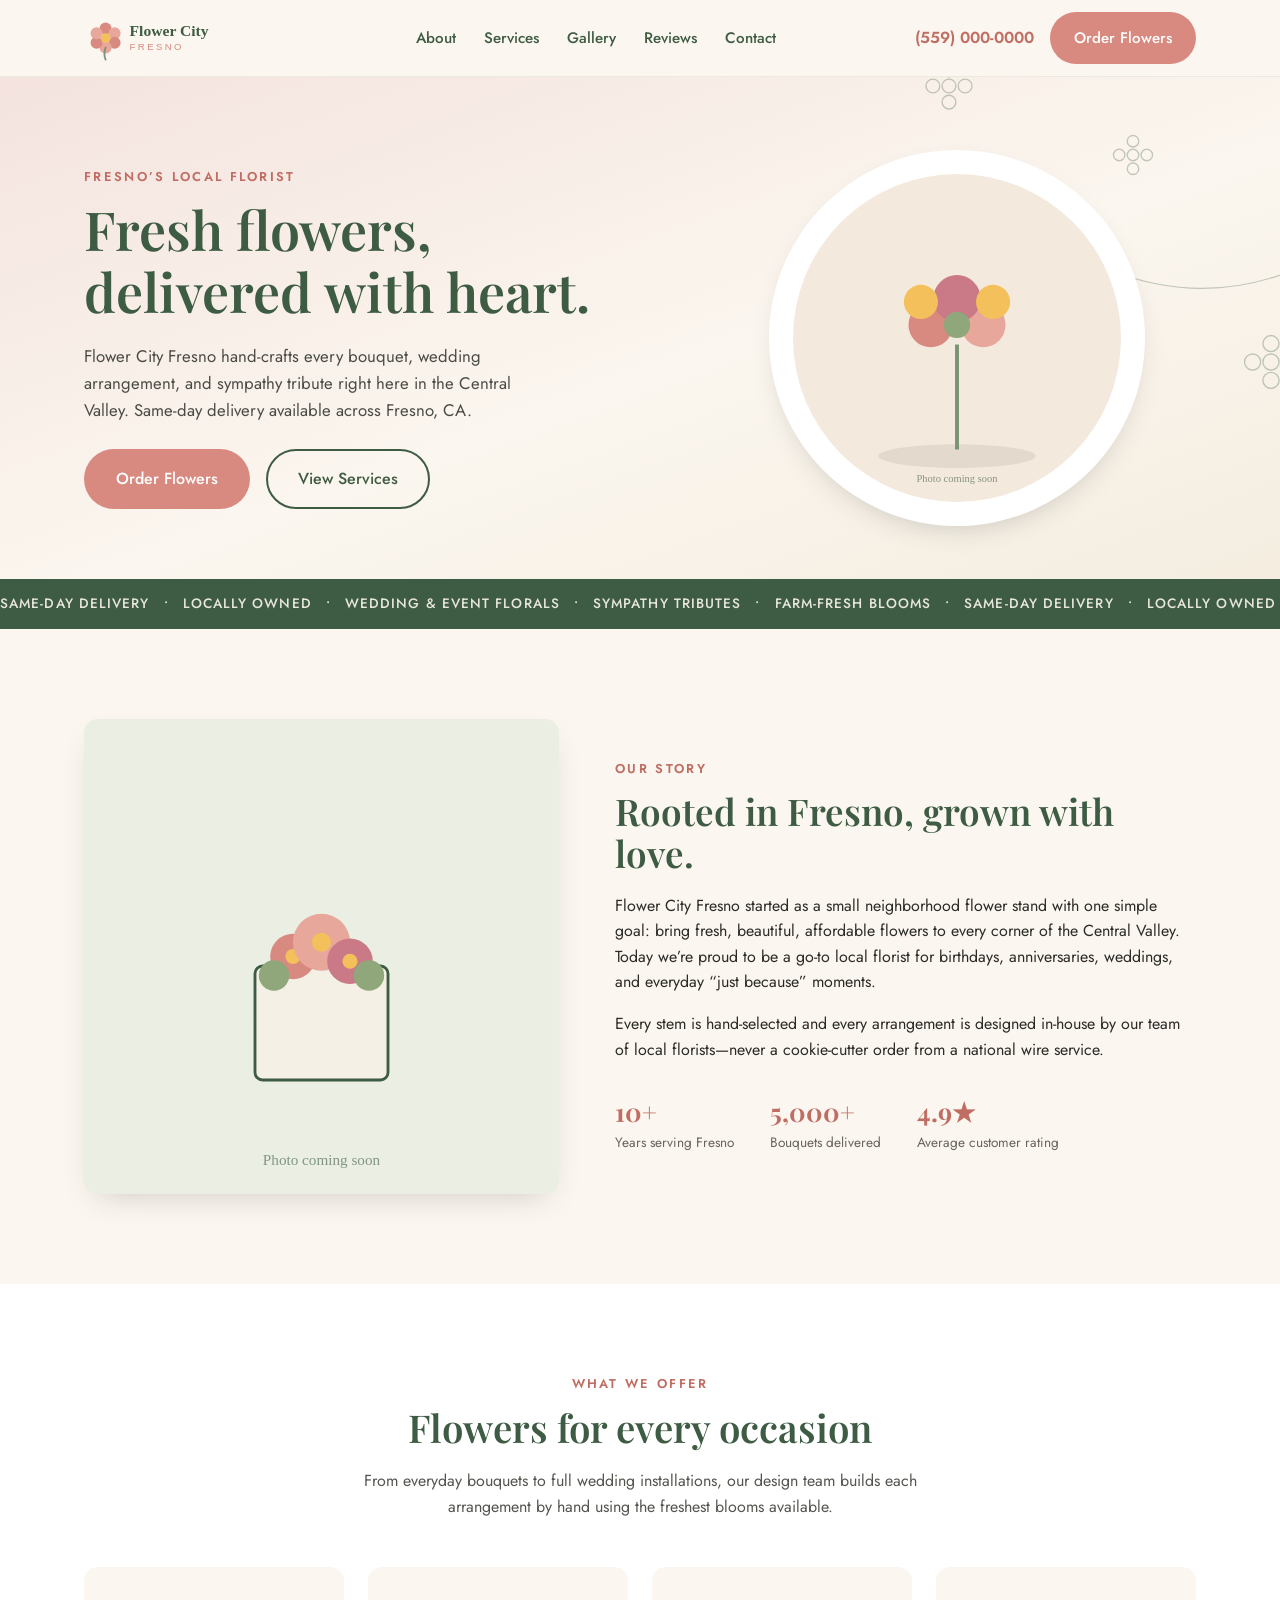
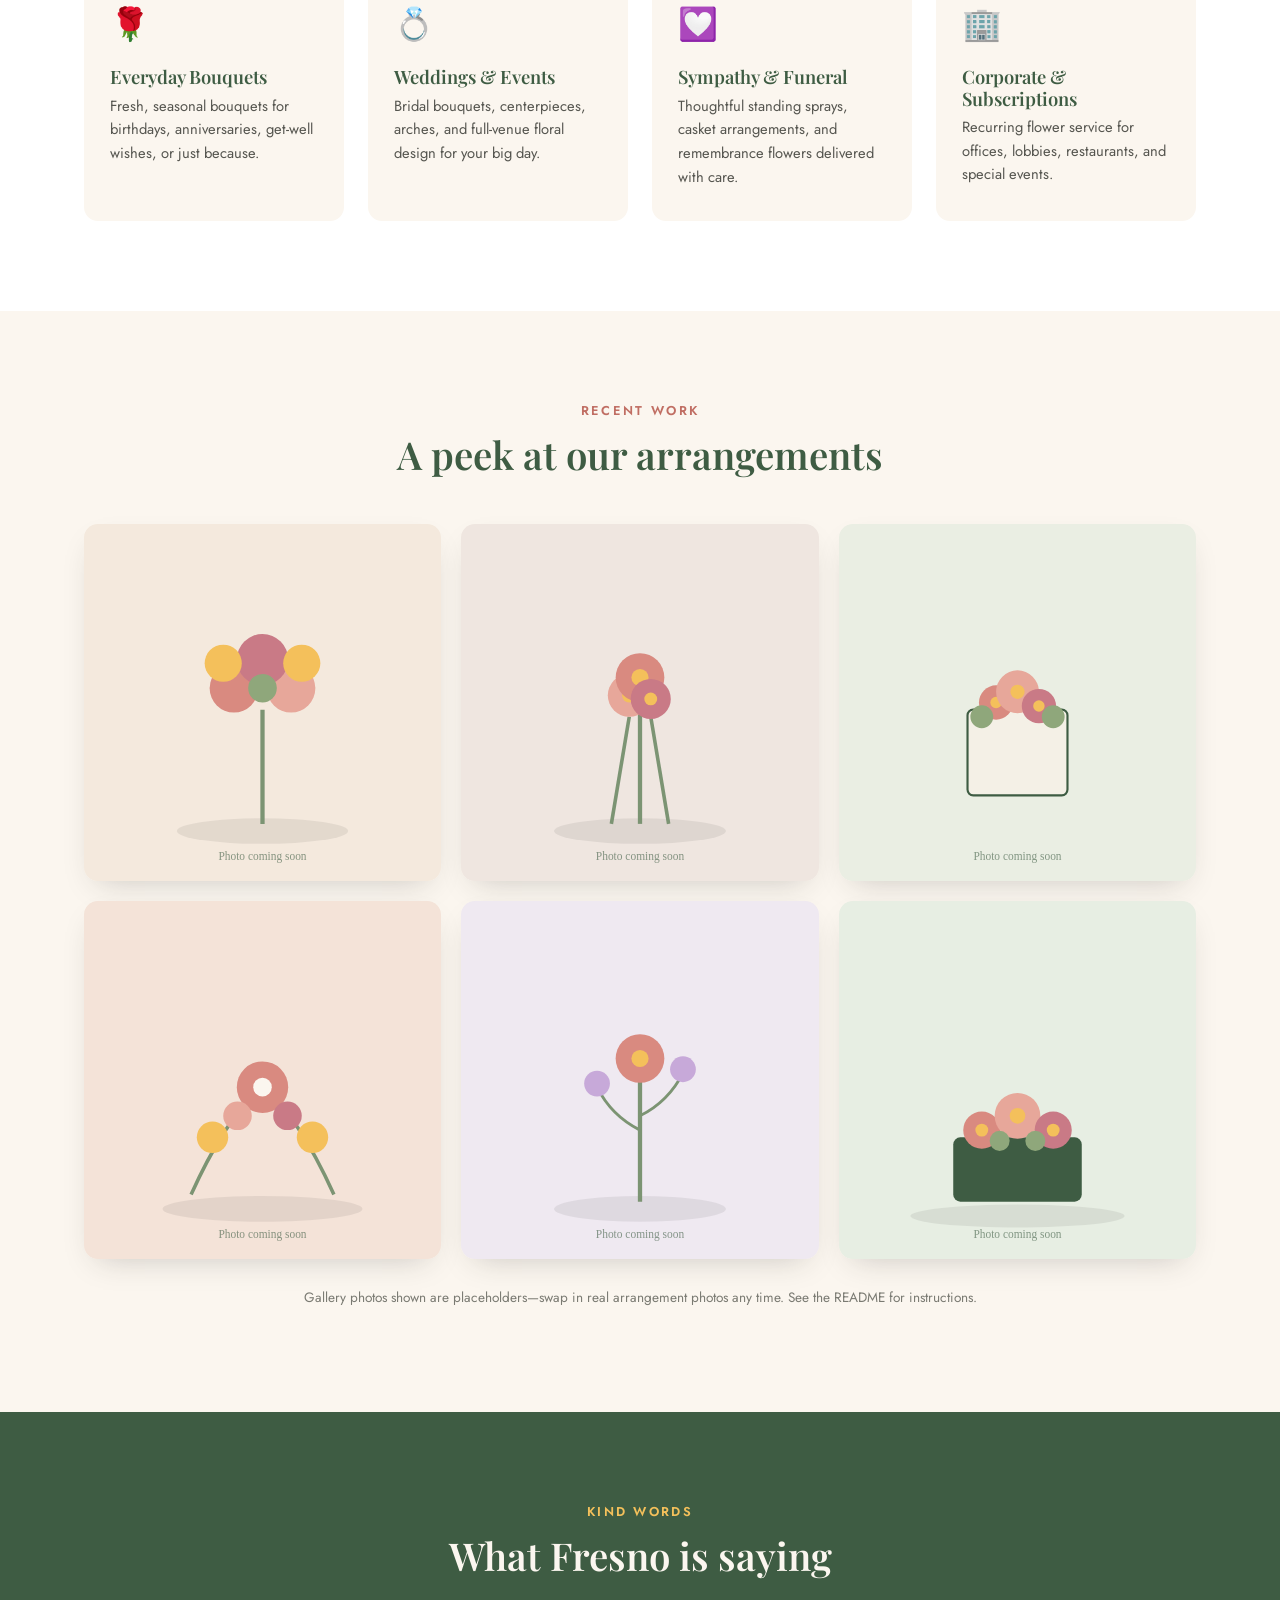
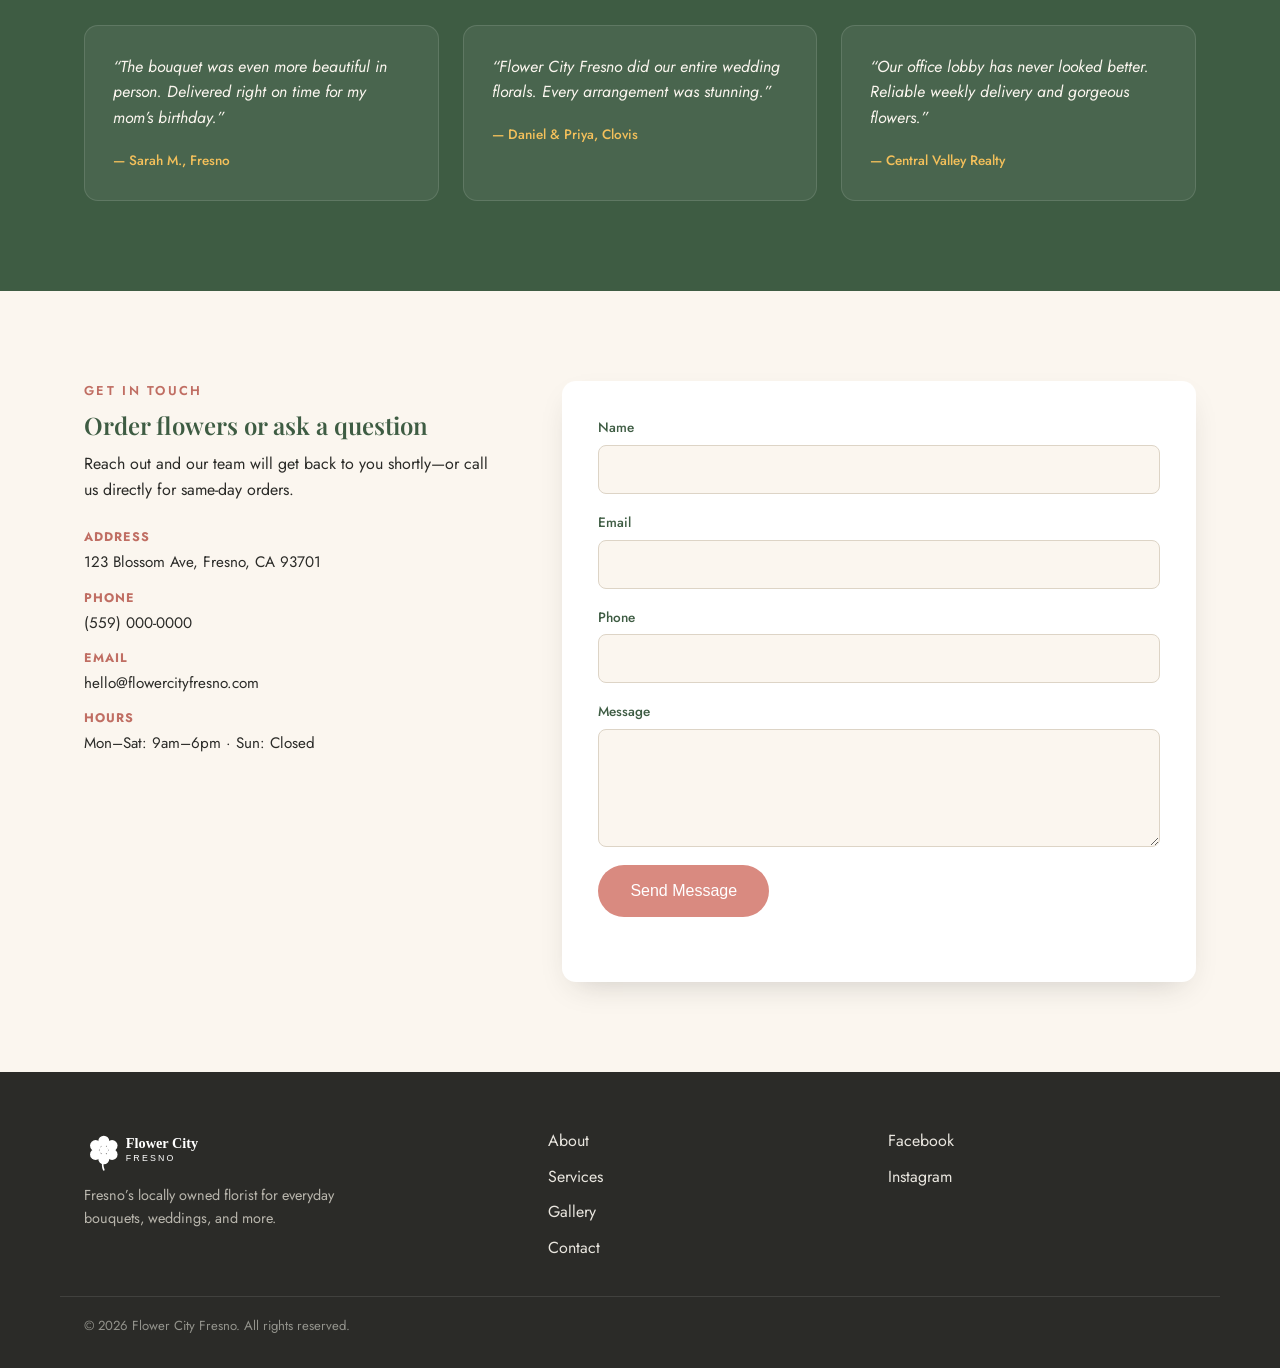
==== index.html @ 74c9895a "Build Flower City Fresno site and prep for Netlify deploy Static, no-build HTML/CSS/JS site (hero, a" ====
<!DOCTYPE html>
<html lang="en">
<head>
<meta charset="UTF-8">
<meta name="viewport" content="width=device-width, initial-scale=1.0">
<title>Flower City Fresno | Local Florist &amp; Flower Delivery</title>
<meta name="description" content="Flower City Fresno is a local florist offering fresh bouquets, wedding &amp; event florals, sympathy arrangements, and same-day flower delivery in Fresno, CA.">
<link rel="icon" type="image/svg+xml" href="images/favicon.svg">
<link rel="preconnect" href="https://fonts.googleapis.com">
<link rel="preconnect" href="https://fonts.gstatic.com" crossorigin>
<link href="https://fonts.googleapis.com/css2?family=Playfair+Display:ital,wght@0,500;0,600;0,700;1,500&family=Jost:wght@300;400;500;600&display=swap" rel="stylesheet">
<link rel="stylesheet" href="css/styles.css">
</head>
<body>

<a class="skip-link" href="#main">Skip to content</a>

<header class="site-header" id="top">
  <div class="container header-inner">
    <a href="#top" class="brand" aria-label="Flower City Fresno home">
      <img src="images/logo.svg" alt="Flower City Fresno" height="52">
    </a>
    <nav class="main-nav" id="main-nav" aria-label="Primary">
      <ul>
        <li><a href="#about">About</a></li>
        <li><a href="#services">Services</a></li>
        <li><a href="#gallery">Gallery</a></li>
        <li><a href="#testimonials">Reviews</a></li>
        <li><a href="#contact">Contact</a></li>
      </ul>
    </nav>
    <div class="header-actions">
      <a class="tel-link" href="tel:+15590000000">(559) 000-0000</a>
      <a class="btn btn-primary" href="#contact">Order Flowers</a>
      <button class="nav-toggle" id="nav-toggle" aria-expanded="false" aria-controls="main-nav" aria-label="Toggle menu">
        <span></span><span></span><span></span>
      </button>
    </div>
  </div>
</header>

<main id="main">

  <section class="hero">
    <img class="hero-pattern" src="images/hero-pattern.svg" alt="" aria-hidden="true">
    <div class="container hero-inner">
      <div class="hero-copy reveal">
        <p class="eyebrow">Fresno&rsquo;s Local Florist</p>
        <h1>Fresh flowers,<br>delivered with heart.</h1>
        <p class="hero-lead">
          Flower City Fresno hand-crafts every bouquet, wedding arrangement, and
          sympathy tribute right here in the Central Valley. Same-day delivery
          available across Fresno, CA.
        </p>
        <div class="hero-cta">
          <a class="btn btn-primary btn-lg" href="#contact">Order Flowers</a>
          <a class="btn btn-outline btn-lg" href="#services">View Services</a>
        </div>
      </div>
      <div class="hero-art reveal" aria-hidden="true">
        <div class="hero-art-circle"></div>
        <img src="images/gallery-1.svg" alt="" class="hero-art-img">
      </div>
    </div>
  </section>

  <section class="marquee-strip" aria-label="Highlights">
    <div class="marquee-track">
      <span>Same-Day Delivery</span><span>&bull;</span>
      <span>Locally Owned</span><span>&bull;</span>
      <span>Wedding &amp; Event Florals</span><span>&bull;</span>
      <span>Sympathy Tributes</span><span>&bull;</span>
      <span>Farm-Fresh Blooms</span><span>&bull;</span>
      <span>Same-Day Delivery</span><span>&bull;</span>
      <span>Locally Owned</span><span>&bull;</span>
      <span>Wedding &amp; Event Florals</span><span>&bull;</span>
      <span>Sympathy Tributes</span><span>&bull;</span>
      <span>Farm-Fresh Blooms</span><span>&bull;</span>
    </div>
  </section>

  <section id="about" class="section about">
    <div class="container about-grid">
      <div class="about-media reveal">
        <img src="images/gallery-3.svg" alt="Bouquet of fresh flowers arranged by Flower City Fresno">
      </div>
      <div class="about-copy reveal">
        <p class="eyebrow">Our Story</p>
        <h2>Rooted in Fresno, grown with love.</h2>
        <p>
          Flower City Fresno started as a small neighborhood flower stand with one
          simple goal: bring fresh, beautiful, affordable flowers to every corner
          of the Central Valley. Today we&rsquo;re proud to be a go-to local florist
          for birthdays, anniversaries, weddings, and everyday &ldquo;just because&rdquo;
          moments.
        </p>
        <p>
          Every stem is hand-selected and every arrangement is designed in-house
          by our team of local florists&mdash;never a cookie-cutter order from a
          national wire service.
        </p>
        <ul class="about-stats">
          <li><strong>10+</strong><span>Years serving Fresno</span></li>
          <li><strong>5,000+</strong><span>Bouquets delivered</span></li>
          <li><strong>4.9&#9733;</strong><span>Average customer rating</span></li>
        </ul>
      </div>
    </div>
  </section>

  <section id="services" class="section services">
    <div class="container">
      <div class="section-head reveal">
        <p class="eyebrow">What We Offer</p>
        <h2>Flowers for every occasion</h2>
        <p class="section-lead">From everyday bouquets to full wedding installations, our design team
          builds each arrangement by hand using the freshest blooms available.</p>
      </div>
      <div class="services-grid">
        <article class="service-card reveal">
          <div class="service-icon" aria-hidden="true">&#127801;</div>
          <h3>Everyday Bouquets</h3>
          <p>Fresh, seasonal bouquets for birthdays, anniversaries, get-well wishes, or just because.</p>
        </article>
        <article class="service-card reveal">
          <div class="service-icon" aria-hidden="true">&#128141;</div>
          <h3>Weddings &amp; Events</h3>
          <p>Bridal bouquets, centerpieces, arches, and full-venue floral design for your big day.</p>
        </article>
        <article class="service-card reveal">
          <div class="service-icon" aria-hidden="true">&#128159;</div>
          <h3>Sympathy &amp; Funeral</h3>
          <p>Thoughtful standing sprays, casket arrangements, and remembrance flowers delivered with care.</p>
        </article>
        <article class="service-card reveal">
          <div class="service-icon" aria-hidden="true">&#127970;</div>
          <h3>Corporate &amp; Subscriptions</h3>
          <p>Recurring flower service for offices, lobbies, restaurants, and special events.</p>
        </article>
      </div>
    </div>
  </section>

  <section id="gallery" class="section gallery">
    <div class="container">
      <div class="section-head reveal">
        <p class="eyebrow">Recent Work</p>
        <h2>A peek at our arrangements</h2>
      </div>
      <div class="gallery-grid">
        <figure class="gallery-item reveal"><img src="images/gallery-1.svg" alt="Placeholder floral arrangement 1"></figure>
        <figure class="gallery-item reveal"><img src="images/gallery-2.svg" alt="Placeholder floral arrangement 2"></figure>
        <figure class="gallery-item reveal"><img src="images/gallery-3.svg" alt="Placeholder floral arrangement 3"></figure>
        <figure class="gallery-item reveal"><img src="images/gallery-4.svg" alt="Placeholder floral arrangement 4"></figure>
        <figure class="gallery-item reveal"><img src="images/gallery-5.svg" alt="Placeholder floral arrangement 5"></figure>
        <figure class="gallery-item reveal"><img src="images/gallery-6.svg" alt="Placeholder floral arrangement 6"></figure>
      </div>
      <p class="gallery-note">Gallery photos shown are placeholders&mdash;swap in real arrangement photos any time. See the README for instructions.</p>
    </div>
  </section>

  <section id="testimonials" class="section testimonials">
    <div class="container">
      <div class="section-head reveal">
        <p class="eyebrow">Kind Words</p>
        <h2>What Fresno is saying</h2>
      </div>
      <div class="testimonial-grid">
        <blockquote class="testimonial-card reveal">
          <p>&ldquo;The bouquet was even more beautiful in person. Delivered right on time for my mom&rsquo;s birthday.&rdquo;</p>
          <cite>&mdash; Sarah M., Fresno</cite>
        </blockquote>
        <blockquote class="testimonial-card reveal">
          <p>&ldquo;Flower City Fresno did our entire wedding florals. Every arrangement was stunning.&rdquo;</p>
          <cite>&mdash; Daniel &amp; Priya, Clovis</cite>
        </blockquote>
        <blockquote class="testimonial-card reveal">
          <p>&ldquo;Our office lobby has never looked better. Reliable weekly delivery and gorgeous flowers.&rdquo;</p>
          <cite>&mdash; Central Valley Realty</cite>
        </blockquote>
      </div>
    </div>
  </section>

  <section id="contact" class="section contact">
    <div class="container contact-grid">
      <div class="contact-copy reveal">
        <p class="eyebrow">Get In Touch</p>
        <h2>Order flowers or ask a question</h2>
        <p>Reach out and our team will get back to you shortly&mdash;or call us directly for
          same-day orders.</p>
        <ul class="contact-details">
          <li><strong>Address</strong><span>123 Blossom Ave, Fresno, CA 93701</span></li>
          <li><strong>Phone</strong><span><a href="tel:+15590000000">(559) 000-0000</a></span></li>
          <li><strong>Email</strong><span><a href="mailto:hello@flowercityfresno.com">hello@flowercityfresno.com</a></span></li>
          <li><strong>Hours</strong><span>Mon&ndash;Sat: 9am&ndash;6pm &middot; Sun: Closed</span></li>
        </ul>
      </div>
      <form class="contact-form reveal" name="contact" method="POST" data-netlify="true" netlify-honeypot="bot-field">
        <input type="hidden" name="form-name" value="contact">
        <p class="hidden-field"><label>Don&rsquo;t fill this out: <input name="bot-field"></label></p>
        <div class="form-row">
          <label for="name">Name</label>
          <input type="text" id="name" name="name" required autocomplete="name">
        </div>
        <div class="form-row">
          <label for="email">Email</label>
          <input type="email" id="email" name="email" required autocomplete="email">
        </div>
        <div class="form-row">
          <label for="phone">Phone</label>
          <input type="tel" id="phone" name="phone" autocomplete="tel">
        </div>
        <div class="form-row">
          <label for="message">Message</label>
          <textarea id="message" name="message" rows="4" required></textarea>
        </div>
        <button class="btn btn-primary btn-lg" type="submit">Send Message</button>
        <p class="form-note" id="form-status" role="status" aria-live="polite"></p>
      </form>
    </div>
  </section>

</main>

<footer class="site-footer">
  <div class="container footer-inner">
    <div class="footer-brand">
      <img src="images/logo.svg" alt="Flower City Fresno" height="44">
      <p>Fresno&rsquo;s locally owned florist for everyday bouquets, weddings, and more.</p>
    </div>
    <nav class="footer-nav" aria-label="Footer">
      <a href="#about">About</a>
      <a href="#services">Services</a>
      <a href="#gallery">Gallery</a>
      <a href="#contact">Contact</a>
    </nav>
    <div class="footer-social" aria-label="Social media">
      <a href="#" aria-label="Facebook">Facebook</a>
      <a href="#" aria-label="Instagram">Instagram</a>
    </div>
  </div>
  <div class="container footer-bottom">
    <p>&copy; <span id="year"></span> Flower City Fresno. All rights reserved.</p>
  </div>
</footer>

<script src="js/main.js"></script>
</body>
</html>
---- css/styles.css ----
/* ---------- Design tokens ---------- */
:root {
  --cream: #FBF6EF;
  --cream-dark: #F4EDE0;
  --blush: #F4E3DE;
  --rose: #D98A80;
  --rose-dark: #C06E63;
  --sage: #7C9473;
  --deep-green: #3E5C43;
  --charcoal: #2B2B28;
  --gold: #F4C05B;
  --white: #FFFFFF;

  --font-head: 'Playfair Display', Georgia, serif;
  --font-body: 'Jost', -apple-system, BlinkMacSystemFont, 'Segoe UI', sans-serif;

  --radius: 14px;
  --shadow: 0 12px 30px -14px rgba(43,43,40,0.25);
  --container: 1160px;
}

* { box-sizing: border-box; }
html { scroll-behavior: smooth; }
body {
  margin: 0;
  font-family: var(--font-body);
  color: var(--charcoal);
  background: var(--cream);
  line-height: 1.6;
  -webkit-font-smoothing: antialiased;
}
img { max-width: 100%; display: block; }
a { color: inherit; text-decoration: none; }
h1, h2, h3 { font-family: var(--font-head); font-weight: 600; margin: 0 0 .5em; line-height: 1.15; color: var(--deep-green); }
p { margin: 0 0 1em; }
ul { list-style: none; margin: 0; padding: 0; }

.container {
  max-width: var(--container);
  margin: 0 auto;
  padding: 0 24px;
}

.skip-link {
  position: absolute;
  left: -999px;
  top: 0;
  background: var(--deep-green);
  color: var(--white);
  padding: 10px 16px;
  z-index: 1000;
}
.skip-link:focus { left: 12px; top: 12px; }

/* ---------- Buttons ---------- */
.btn {
  display: inline-flex;
  align-items: center;
  justify-content: center;
  gap: .4em;
  padding: 12px 22px;
  border-radius: 999px;
  font-weight: 500;
  border: 2px solid transparent;
  cursor: pointer;
  transition: transform .15s ease, background .2s ease, color .2s ease, box-shadow .2s ease;
  font-size: .95rem;
}
.btn-primary { background: var(--rose); color: var(--white); }
.btn-primary:hover { background: var(--rose-dark); transform: translateY(-1px); }
.btn-outline { border-color: var(--deep-green); color: var(--deep-green); background: transparent; }
.btn-outline:hover { background: var(--deep-green); color: var(--white); }
.btn-lg { padding: 15px 30px; font-size: 1rem; }

/* ---------- Header ---------- */
.site-header {
  position: sticky;
  top: 0;
  z-index: 100;
  background: rgba(251,246,239,0.92);
  backdrop-filter: blur(8px);
  border-bottom: 1px solid rgba(62,92,67,0.08);
}
.header-inner {
  display: flex;
  align-items: center;
  justify-content: space-between;
  padding-top: 12px;
  padding-bottom: 12px;
  gap: 24px;
}
.brand img { height: 48px; width: auto; }
.main-nav ul { display: flex; gap: 28px; }
.main-nav a {
  font-weight: 500;
  font-size: .95rem;
  color: var(--deep-green);
  position: relative;
  padding: 4px 0;
}
.main-nav a::after {
  content: '';
  position: absolute;
  left: 0; bottom: -2px;
  width: 0; height: 2px;
  background: var(--rose);
  transition: width .2s ease;
}
.main-nav a:hover::after { width: 100%; }

.header-actions { display: flex; align-items: center; gap: 16px; }
.tel-link { font-weight: 600; color: var(--rose-dark); white-space: nowrap; }

.nav-toggle {
  display: none;
  flex-direction: column;
  gap: 5px;
  background: none;
  border: none;
  cursor: pointer;
  padding: 8px;
}
.nav-toggle span { width: 24px; height: 2px; background: var(--deep-green); border-radius: 2px; }

/* ---------- Hero ---------- */
.hero {
  position: relative;
  overflow: hidden;
  background: linear-gradient(160deg, var(--blush) 0%, var(--cream) 55%, var(--cream-dark) 100%);
  padding: 90px 0 70px;
}
.hero-pattern {
  position: absolute;
  top: -60px; right: -60px;
  width: 460px;
  opacity: 0.6;
  pointer-events: none;
}
.hero-inner {
  position: relative;
  display: grid;
  grid-template-columns: 1.1fr .9fr;
  gap: 48px;
  align-items: center;
}
.eyebrow {
  text-transform: uppercase;
  letter-spacing: .18em;
  font-size: .8rem;
  font-weight: 600;
  color: var(--rose-dark);
  margin-bottom: .8em;
}
.hero h1 {
  font-size: clamp(2.2rem, 4.2vw, 3.4rem);
  margin-bottom: .4em;
}
.hero-lead { max-width: 46ch; color: #4b4b46; font-size: 1.05rem; }
.hero-cta { display: flex; gap: 16px; margin-top: 1.6em; flex-wrap: wrap; }

.hero-art { position: relative; justify-self: center; }
.hero-art-circle {
  position: absolute;
  inset: -18px;
  border-radius: 50%;
  background: var(--white);
  box-shadow: var(--shadow);
}
.hero-art-img {
  position: relative;
  width: 340px;
  height: 340px;
  object-fit: cover;
  border-radius: 50%;
  border: 6px solid var(--white);
}

/* ---------- Marquee strip ---------- */
.marquee-strip {
  background: var(--deep-green);
  color: var(--cream);
  overflow: hidden;
  padding: 14px 0;
}
.marquee-track {
  display: flex;
  gap: 14px;
  white-space: nowrap;
  width: max-content;
  animation: scroll-left 26s linear infinite;
  font-size: .85rem;
  letter-spacing: .08em;
  text-transform: uppercase;
  font-weight: 500;
}
.marquee-track span { opacity: .9; }
@keyframes scroll-left {
  from { transform: translateX(0); }
  to { transform: translateX(-50%); }
}

/* ---------- Sections ---------- */
.section { padding: 90px 0; }
.section-head { max-width: 640px; margin: 0 auto 48px; text-align: center; }
.section-head h2 { font-size: clamp(1.8rem, 3vw, 2.4rem); }
.section-lead { color: #55554f; }

/* About */
.about-grid {
  display: grid;
  grid-template-columns: .9fr 1.1fr;
  gap: 56px;
  align-items: center;
}
.about-media img {
  border-radius: var(--radius);
  box-shadow: var(--shadow);
}
.about-copy h2 { font-size: clamp(1.8rem, 3vw, 2.3rem); }
.about-stats {
  display: flex;
  gap: 36px;
  margin-top: 1.8em;
  flex-wrap: wrap;
}
.about-stats li { display: flex; flex-direction: column; }
.about-stats strong { font-family: var(--font-head); font-size: 1.6rem; color: var(--rose-dark); }
.about-stats span { font-size: .85rem; color: #66665f; }

/* Services */
.services { background: var(--white); }
.services-grid {
  display: grid;
  grid-template-columns: repeat(4, 1fr);
  gap: 24px;
}
.service-card {
  background: var(--cream);
  border-radius: var(--radius);
  padding: 32px 26px;
  text-align: left;
  transition: transform .2s ease, box-shadow .2s ease;
}
.service-card:hover { transform: translateY(-4px); box-shadow: var(--shadow); }
.service-icon { font-size: 2rem; margin-bottom: .5em; }
.service-card h3 { font-size: 1.15rem; margin-bottom: .4em; }
.service-card p { font-size: .92rem; color: #55554f; margin: 0; }

/* Gallery */
.gallery-grid {
  display: grid;
  grid-template-columns: repeat(3, 1fr);
  gap: 20px;
}
.gallery-item {
  margin: 0;
  border-radius: var(--radius);
  overflow: hidden;
  box-shadow: var(--shadow);
  aspect-ratio: 1 / 1;
}
.gallery-item img { width: 100%; height: 100%; object-fit: cover; transition: transform .3s ease; }
.gallery-item:hover img { transform: scale(1.05); }
.gallery-note { text-align: center; margin-top: 28px; font-size: .85rem; color: #7a7a72; }

/* Testimonials */
.testimonials { background: var(--deep-green); }
.testimonials .eyebrow { color: var(--gold); }
.testimonials h2 { color: var(--cream); }
.testimonial-grid {
  display: grid;
  grid-template-columns: repeat(3, 1fr);
  gap: 24px;
}
.testimonial-card {
  background: rgba(255,255,255,0.06);
  border: 1px solid rgba(255,255,255,0.12);
  border-radius: var(--radius);
  padding: 28px;
  margin: 0;
  color: var(--cream);
}
.testimonial-card p { font-style: italic; font-size: 1rem; }
.testimonial-card cite { font-style: normal; font-size: .85rem; color: var(--gold); font-weight: 500; }

/* Contact */
.contact-grid {
  display: grid;
  grid-template-columns: .8fr 1.2fr;
  gap: 56px;
}
.contact-details { margin-top: 1.6em; display: flex; flex-direction: column; gap: 14px; }
.contact-details li { display: flex; flex-direction: column; font-size: .95rem; }
.contact-details strong { color: var(--rose-dark); font-size: .78rem; text-transform: uppercase; letter-spacing: .08em; margin-bottom: 2px; }
.contact-details a:hover { text-decoration: underline; }

.contact-form {
  background: var(--white);
  border-radius: var(--radius);
  padding: 36px;
  box-shadow: var(--shadow);
}
.form-row { margin-bottom: 18px; display: flex; flex-direction: column; gap: 6px; }
.form-row label { font-size: .85rem; font-weight: 500; color: var(--deep-green); }
.form-row input, .form-row textarea {
  font-family: var(--font-body);
  font-size: 1rem;
  padding: 12px 14px;
  border: 1px solid #ddd4c6;
  border-radius: 8px;
  background: var(--cream);
  color: var(--charcoal);
  resize: vertical;
}
.form-row input:focus, .form-row textarea:focus {
  outline: none;
  border-color: var(--rose);
  box-shadow: 0 0 0 3px rgba(217,138,128,0.18);
}
.hidden-field { position: absolute; left: -9999px; }
.form-note { margin: 12px 0 0; font-size: .88rem; color: var(--sage); min-height: 1.2em; }

/* ---------- Footer ---------- */
.site-footer { background: var(--charcoal); color: #e9e6df; padding-top: 56px; }
.footer-inner {
  display: grid;
  grid-template-columns: 1.4fr 1fr 1fr;
  gap: 32px;
  padding-bottom: 36px;
  border-bottom: 1px solid rgba(255,255,255,0.1);
}
.footer-brand img { filter: brightness(0) invert(1); margin-bottom: 12px; }
.footer-brand p { font-size: .9rem; color: #b9b6ad; max-width: 32ch; }
.footer-nav, .footer-social { display: flex; flex-direction: column; gap: 10px; align-self: start; }
.footer-nav a:hover, .footer-social a:hover { color: var(--gold); }
.footer-bottom { padding: 18px 24px; font-size: .82rem; color: #93938c; }

/* ---------- Reveal animation ---------- */
.reveal { opacity: 0; transform: translateY(18px); transition: opacity .6s ease, transform .6s ease; }
.reveal.is-visible { opacity: 1; transform: translateY(0); }

/* ---------- Responsive ---------- */
@media (max-width: 980px) {
  .hero-inner { grid-template-columns: 1fr; }
  .hero-art { justify-self: start; }
  .about-grid { grid-template-columns: 1fr; }
  .about-media { order: -1; }
  .services-grid { grid-template-columns: repeat(2, 1fr); }
  .testimonial-grid { grid-template-columns: 1fr; }
  .contact-grid { grid-template-columns: 1fr; }
  .footer-inner { grid-template-columns: 1fr; }
}

@media (max-width: 760px) {
  .main-nav, .tel-link, .header-actions .btn-primary { display: none; }
  .nav-toggle { display: flex; }
  .site-header.nav-open .main-nav {
    display: flex;
    position: absolute;
    top: 100%; left: 0; right: 0;
    background: var(--cream);
    border-bottom: 1px solid rgba(62,92,67,0.1);
    padding: 16px 24px 24px;
  }
  .site-header.nav-open .main-nav ul { flex-direction: column; gap: 16px; }
  .gallery-grid { grid-template-columns: repeat(2, 1fr); }
  .services-grid { grid-template-columns: 1fr; }
  .hero-art-img { width: 240px; height: 240px; }
}
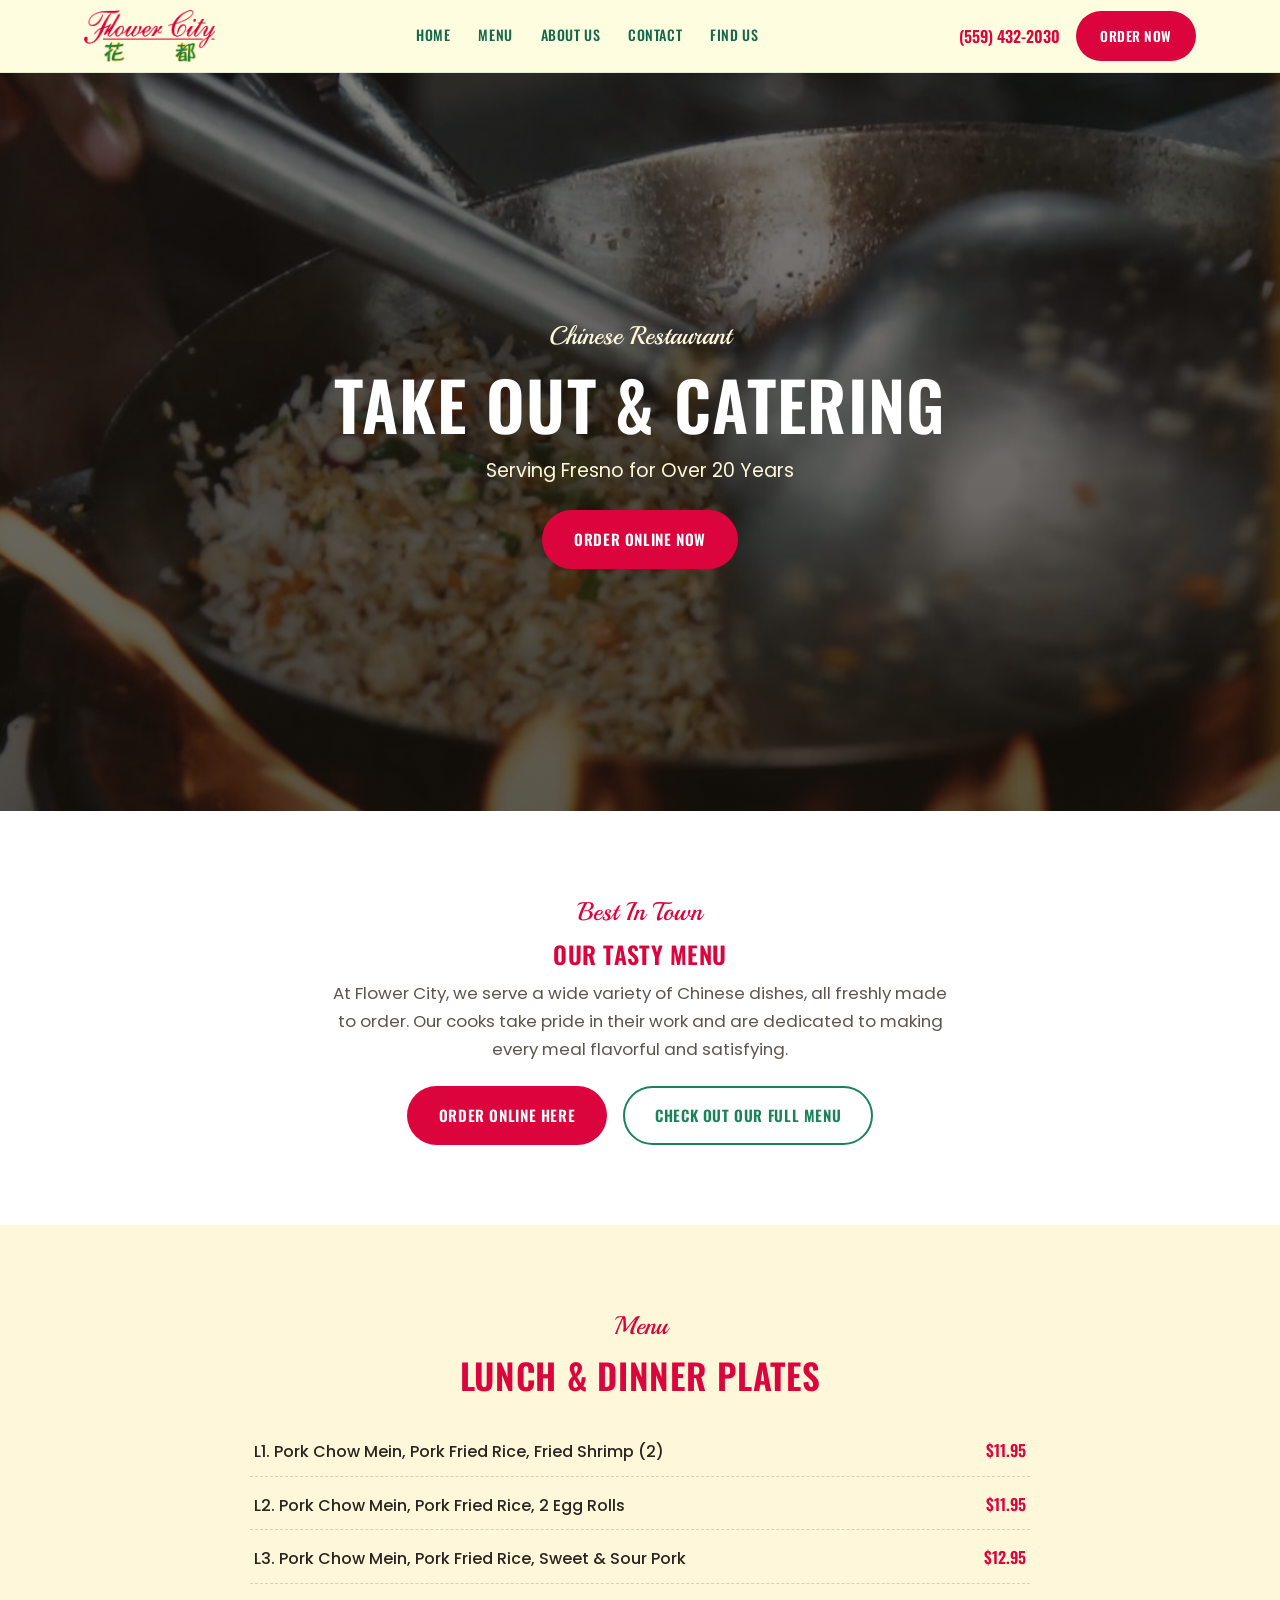
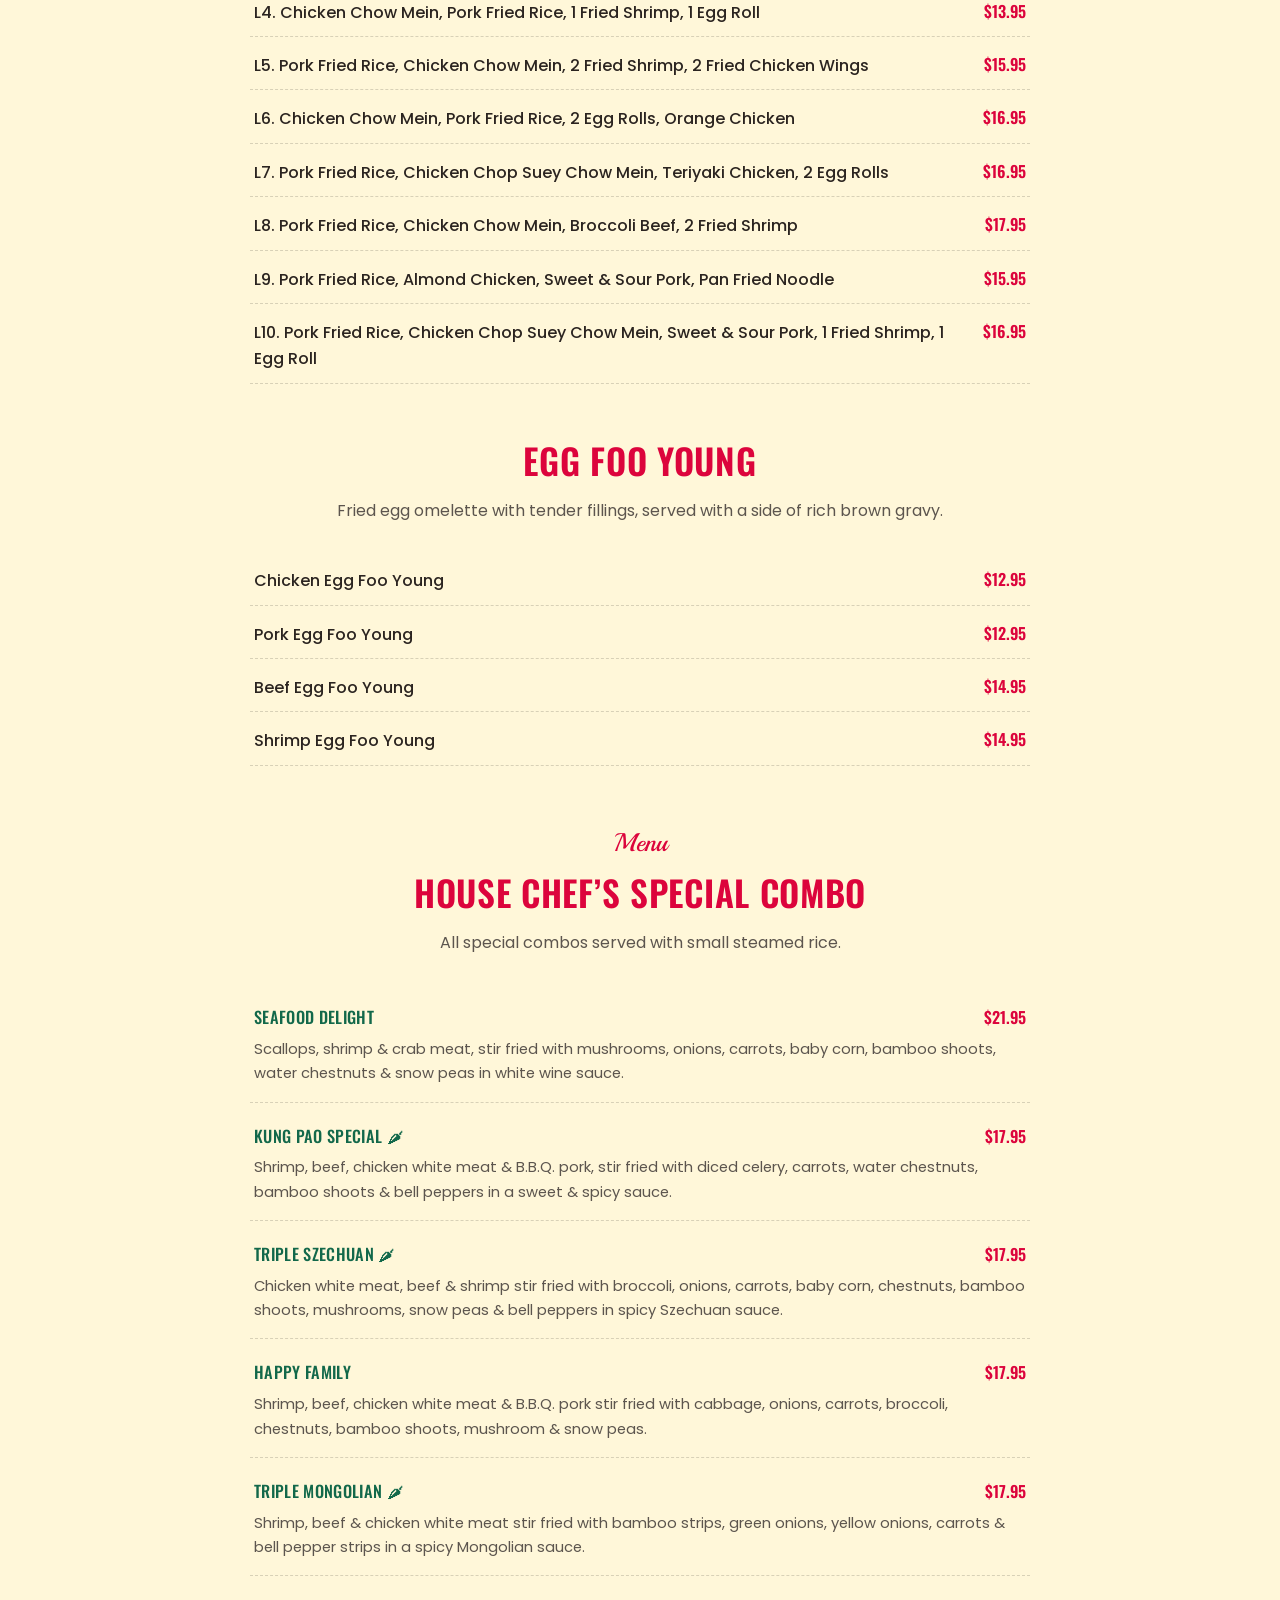
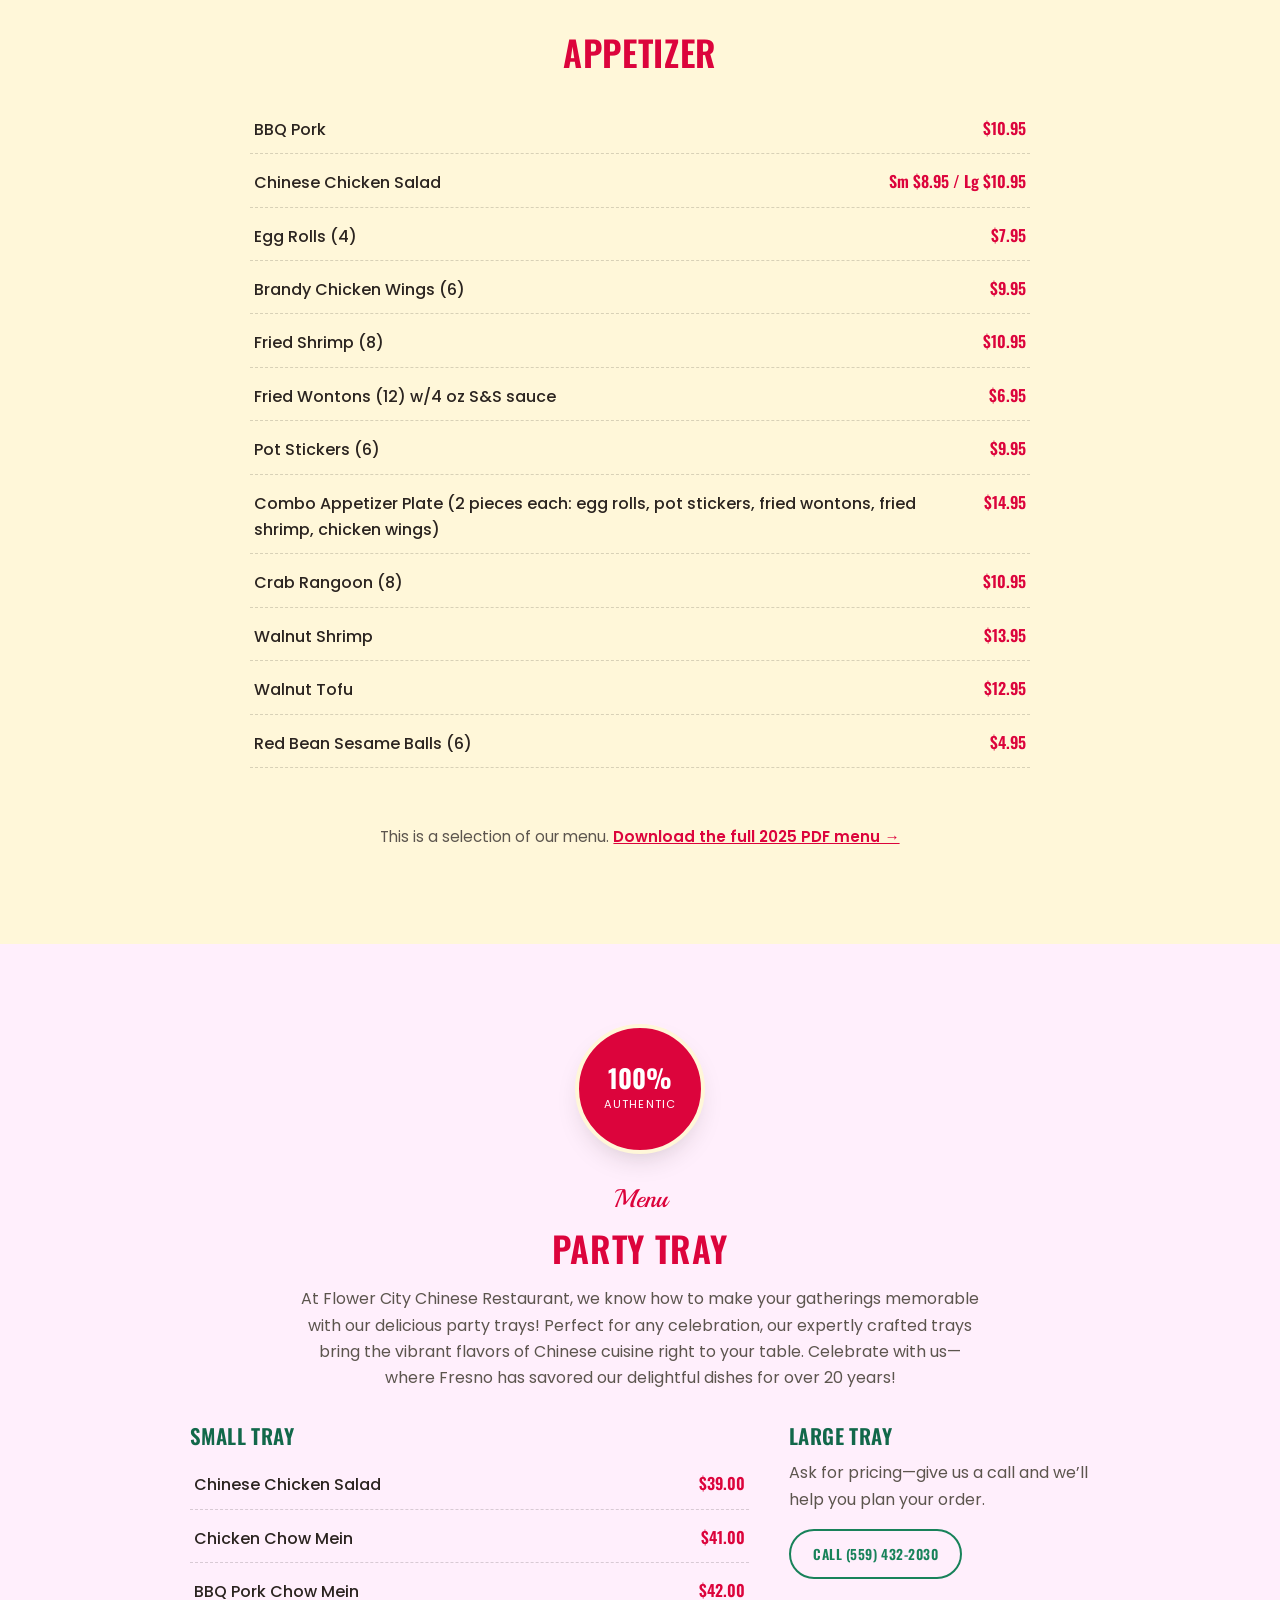
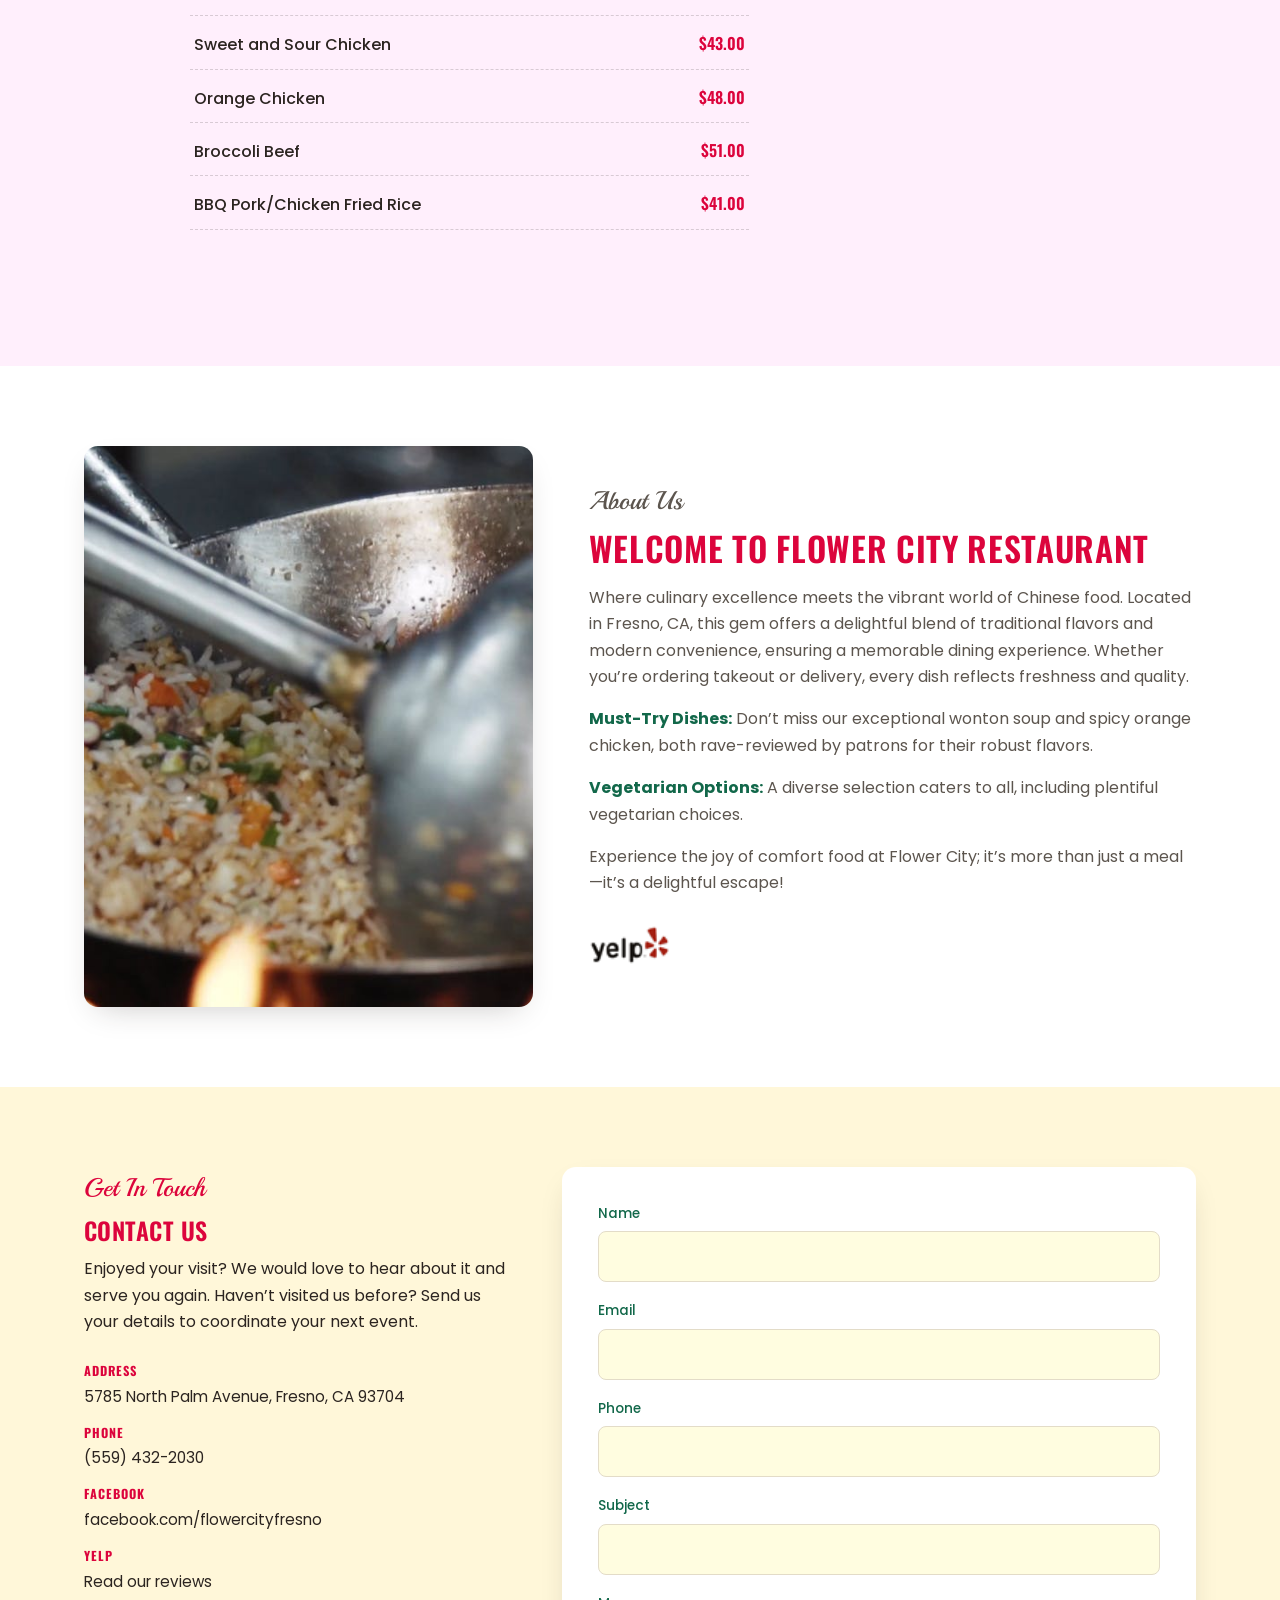
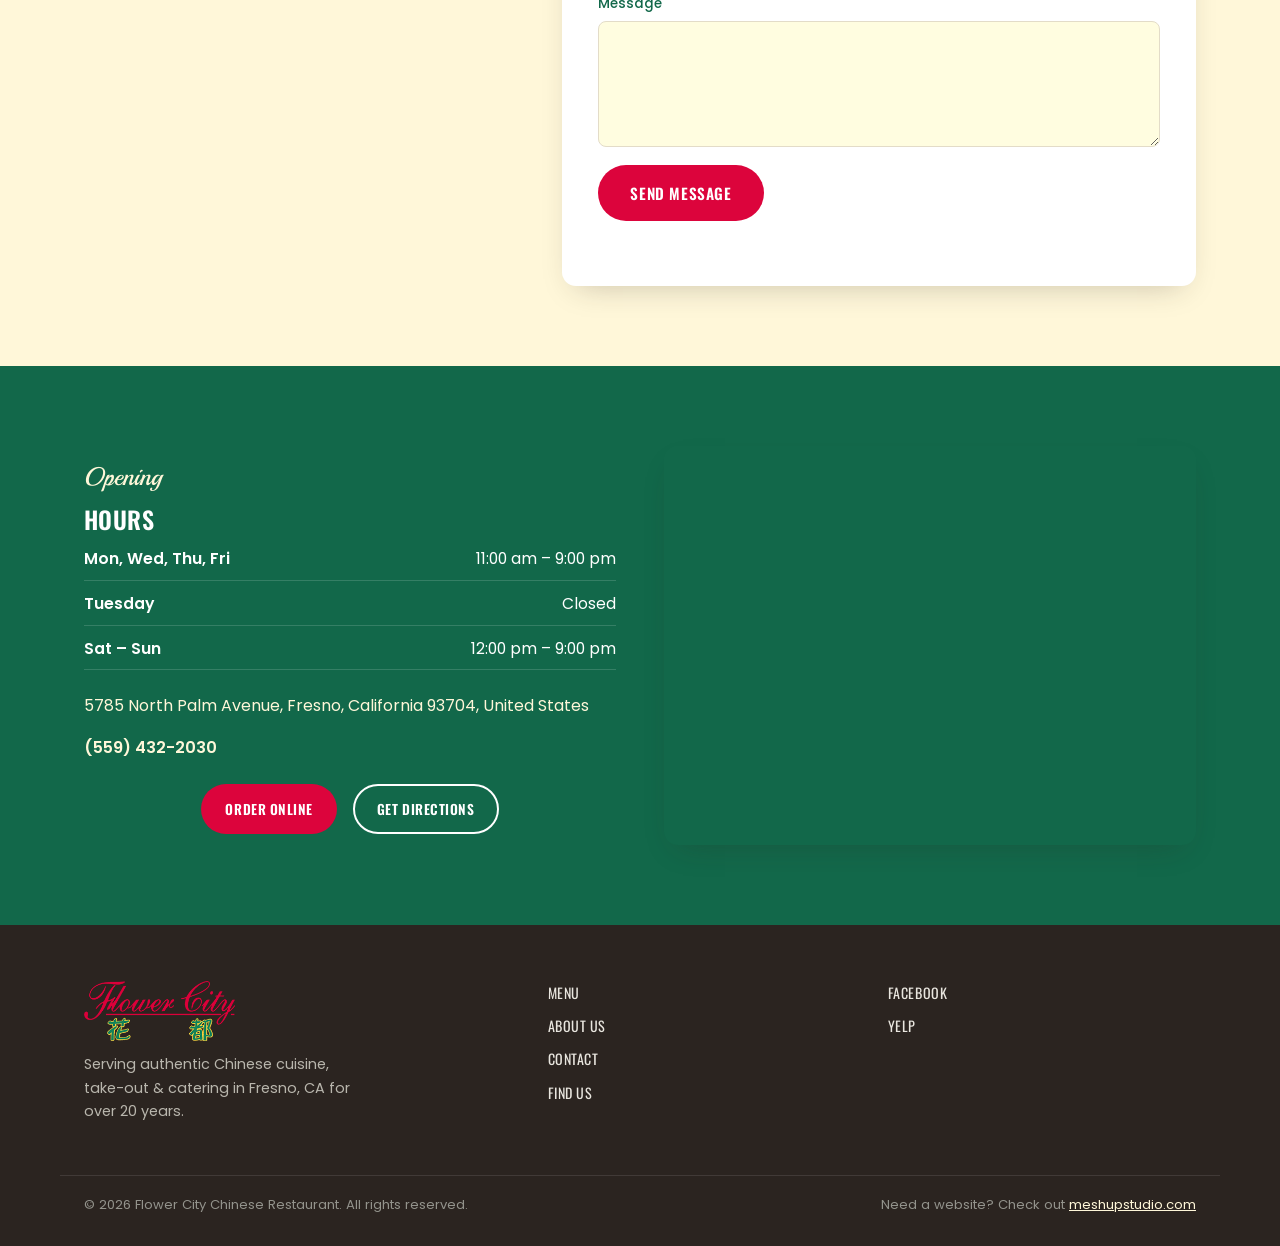
==== commit b1cfb5b1: "Rebuild site with real Flower City Chinese Restaurant content Replace the placeholder florist mockup" ====
--- a/index.html
+++ b/index.html
@@ -3,12 +3,15 @@
 <head>
 <meta charset="UTF-8">
 <meta name="viewport" content="width=device-width, initial-scale=1.0">
-<title>Flower City Fresno | Local Florist &amp; Flower Delivery</title>
-<meta name="description" content="Flower City Fresno is a local florist offering fresh bouquets, wedding &amp; event florals, sympathy arrangements, and same-day flower delivery in Fresno, CA.">
+<title>Chinese Restaurant | Flower City Chinese Restaurant | Fresno, CA</title>
+<meta name="description" content="Savor authentic Chinese cuisine with take-out & catering at Flower City. Order now for delicious meals perfect for any occasion!">
+<meta property="og:type" content="website">
+<meta property="og:title" content="Chinese Restaurant | Flower City Chinese Restaurant | Fresno, CA">
+<meta property="og:description" content="Savor authentic Chinese cuisine with take-out & catering at Flower City. Order now for delicious meals perfect for any occasion!">
 <link rel="icon" type="image/svg+xml" href="images/favicon.svg">
 <link rel="preconnect" href="https://fonts.googleapis.com">
 <link rel="preconnect" href="https://fonts.gstatic.com" crossorigin>
-<link href="https://fonts.googleapis.com/css2?family=Playfair+Display:ital,wght@0,500;0,600;0,700;1,500&family=Jost:wght@300;400;500;600&display=swap" rel="stylesheet">
+<link href="https://fonts.googleapis.com/css2?family=Oswald:wght@400;500;600;700&family=Poppins:wght@300;400;500;600;700&family=Playball&display=swap" rel="stylesheet">
 <link rel="stylesheet" href="css/styles.css">
 </head>
 <body>
@@ -17,21 +20,21 @@
 
 <header class="site-header" id="top">
   <div class="container header-inner">
-    <a href="#top" class="brand" aria-label="Flower City Fresno home">
-      <img src="images/logo.svg" alt="Flower City Fresno" height="52">
+    <a href="#top" class="brand" aria-label="Flower City Chinese Restaurant home">
+      <img src="images/logo.png" alt="Flower City Chinese Restaurant" height="52">
     </a>
     <nav class="main-nav" id="main-nav" aria-label="Primary">
       <ul>
-        <li><a href="#about">About</a></li>
-        <li><a href="#services">Services</a></li>
-        <li><a href="#gallery">Gallery</a></li>
-        <li><a href="#testimonials">Reviews</a></li>
+        <li><a href="#top">Home</a></li>
+        <li><a href="#menu">Menu</a></li>
+        <li><a href="#about">About Us</a></li>
         <li><a href="#contact">Contact</a></li>
+        <li><a href="#find-us">Find Us</a></li>
       </ul>
     </nav>
     <div class="header-actions">
-      <a class="tel-link" href="tel:+15590000000">(559) 000-0000</a>
-      <a class="btn btn-primary" href="#contact">Order Flowers</a>
+      <a class="tel-link" href="tel:+15594322030">(559) 432-2030</a>
+      <a class="btn btn-primary" href="https://www.flowercityfresno.net/dz3ryxih/flower-city-fresno-93704/order-online" target="_blank" rel="noopener">Order Now</a>
       <button class="nav-toggle" id="nav-toggle" aria-expanded="false" aria-controls="main-nav" aria-label="Toggle menu">
         <span></span><span></span><span></span>
       </button>
@@ -42,142 +45,184 @@
 <main id="main">
 
   <section class="hero">
-    <img class="hero-pattern" src="images/hero-pattern.svg" alt="" aria-hidden="true">
+    <video class="hero-video" autoplay muted loop playsinline poster="images/hero-poster.jpg">
+      <source src="video/hero.mp4" type="video/mp4">
+    </video>
+    <div class="hero-overlay"></div>
     <div class="container hero-inner">
-      <div class="hero-copy reveal">
-        <p class="eyebrow">Fresno&rsquo;s Local Florist</p>
-        <h1>Fresh flowers,<br>delivered with heart.</h1>
-        <p class="hero-lead">
-          Flower City Fresno hand-crafts every bouquet, wedding arrangement, and
-          sympathy tribute right here in the Central Valley. Same-day delivery
-          available across Fresno, CA.
+      <p class="eyebrow eyebrow-light">Chinese Restaurant</p>
+      <h1>Take Out &amp; Catering</h1>
+      <p class="hero-lead">Serving Fresno for Over 20 Years</p>
+      <div class="hero-cta">
+        <a class="btn btn-primary btn-lg" href="https://www.flowercityfresno.net/dz3ryxih/flower-city-fresno-93704/order-online" target="_blank" rel="noopener">Order Online Now</a>
+      </div>
+    </div>
+  </section>
+
+  <section class="section intro">
+    <div class="container intro-inner">
+      <p class="eyebrow">Best In Town</p>
+      <h2>Our Tasty Menu</h2>
+      <p class="intro-lead">
+        At Flower City, we serve a wide variety of Chinese dishes, all freshly
+        made to order. Our cooks take pride in their work and are dedicated
+        to making every meal flavorful and satisfying.
+      </p>
+      <div class="hero-cta">
+        <a class="btn btn-primary btn-lg" href="https://www.flowercityfresno.net/dz3ryxih/flower-city-fresno-93704/order-online" target="_blank" rel="noopener">Order Online Here</a>
+        <a class="btn btn-outline btn-lg" href="#menu">Check Out Our Full Menu</a>
+      </div>
+    </div>
+  </section>
+
+  <section id="menu" class="section menu-section">
+    <div class="container">
+      <div class="section-head reveal">
+        <p class="eyebrow">Menu</p>
+        <h2>Lunch &amp; Dinner Plates</h2>
+      </div>
+
+      <ul class="menu-list reveal">
+        <li><span class="menu-item-name">L1. Pork Chow Mein, Pork Fried Rice, Fried Shrimp (2)</span><span class="menu-item-price">$11.95</span></li>
+        <li><span class="menu-item-name">L2. Pork Chow Mein, Pork Fried Rice, 2 Egg Rolls</span><span class="menu-item-price">$11.95</span></li>
+        <li><span class="menu-item-name">L3. Pork Chow Mein, Pork Fried Rice, Sweet &amp; Sour Pork</span><span class="menu-item-price">$12.95</span></li>
+        <li><span class="menu-item-name">L4. Chicken Chow Mein, Pork Fried Rice, 1 Fried Shrimp, 1 Egg Roll</span><span class="menu-item-price">$13.95</span></li>
+        <li><span class="menu-item-name">L5. Pork Fried Rice, Chicken Chow Mein, 2 Fried Shrimp, 2 Fried Chicken Wings</span><span class="menu-item-price">$15.95</span></li>
+        <li><span class="menu-item-name">L6. Chicken Chow Mein, Pork Fried Rice, 2 Egg Rolls, Orange Chicken</span><span class="menu-item-price">$16.95</span></li>
+        <li><span class="menu-item-name">L7. Pork Fried Rice, Chicken Chop Suey Chow Mein, Teriyaki Chicken, 2 Egg Rolls</span><span class="menu-item-price">$16.95</span></li>
+        <li><span class="menu-item-name">L8. Pork Fried Rice, Chicken Chow Mein, Broccoli Beef, 2 Fried Shrimp</span><span class="menu-item-price">$17.95</span></li>
+        <li><span class="menu-item-name">L9. Pork Fried Rice, Almond Chicken, Sweet &amp; Sour Pork, Pan Fried Noodle</span><span class="menu-item-price">$15.95</span></li>
+        <li><span class="menu-item-name">L10. Pork Fried Rice, Chicken Chop Suey Chow Mein, Sweet &amp; Sour Pork, 1 Fried Shrimp, 1 Egg Roll</span><span class="menu-item-price">$16.95</span></li>
+      </ul>
+
+      <div class="section-head reveal">
+        <h2>Egg Foo Young</h2>
+        <p class="section-lead">Fried egg omelette with tender fillings, served with a side of rich brown gravy.</p>
+      </div>
+      <ul class="menu-list reveal">
+        <li><span class="menu-item-name">Chicken Egg Foo Young</span><span class="menu-item-price">$12.95</span></li>
+        <li><span class="menu-item-name">Pork Egg Foo Young</span><span class="menu-item-price">$12.95</span></li>
+        <li><span class="menu-item-name">Beef Egg Foo Young</span><span class="menu-item-price">$14.95</span></li>
+        <li><span class="menu-item-name">Shrimp Egg Foo Young</span><span class="menu-item-price">$14.95</span></li>
+      </ul>
+
+      <div class="section-head reveal">
+        <p class="eyebrow">Menu</p>
+        <h2>House Chef&rsquo;s Special Combo</h2>
+        <p class="section-lead">All special combos served with small steamed rice.</p>
+      </div>
+      <ul class="menu-list menu-list-detailed reveal">
+        <li>
+          <div class="menu-item-row"><span class="menu-item-name">Seafood Delight</span><span class="menu-item-price">$21.95</span></div>
+          <p class="menu-item-desc">Scallops, shrimp &amp; crab meat, stir fried with mushrooms, onions, carrots, baby corn, bamboo shoots, water chestnuts &amp; snow peas in white wine sauce.</p>
+        </li>
+        <li>
+          <div class="menu-item-row"><span class="menu-item-name">Kung Pao Special &#127798;</span><span class="menu-item-price">$17.95</span></div>
+          <p class="menu-item-desc">Shrimp, beef, chicken white meat &amp; B.B.Q. pork, stir fried with diced celery, carrots, water chestnuts, bamboo shoots &amp; bell peppers in a sweet &amp; spicy sauce.</p>
+        </li>
+        <li>
+          <div class="menu-item-row"><span class="menu-item-name">Triple Szechuan &#127798;</span><span class="menu-item-price">$17.95</span></div>
+          <p class="menu-item-desc">Chicken white meat, beef &amp; shrimp stir fried with broccoli, onions, carrots, baby corn, chestnuts, bamboo shoots, mushrooms, snow peas &amp; bell peppers in spicy Szechuan sauce.</p>
+        </li>
+        <li>
+          <div class="menu-item-row"><span class="menu-item-name">Happy Family</span><span class="menu-item-price">$17.95</span></div>
+          <p class="menu-item-desc">Shrimp, beef, chicken white meat &amp; B.B.Q. pork stir fried with cabbage, onions, carrots, broccoli, chestnuts, bamboo shoots, mushroom &amp; snow peas.</p>
+        </li>
+        <li>
+          <div class="menu-item-row"><span class="menu-item-name">Triple Mongolian &#127798;</span><span class="menu-item-price">$17.95</span></div>
+          <p class="menu-item-desc">Shrimp, beef &amp; chicken white meat stir fried with bamboo strips, green onions, yellow onions, carrots &amp; bell pepper strips in a spicy Mongolian sauce.</p>
+        </li>
+      </ul>
+
+      <div class="section-head reveal">
+        <h2>Appetizer</h2>
+      </div>
+      <ul class="menu-list reveal">
+        <li><span class="menu-item-name">BBQ Pork</span><span class="menu-item-price">$10.95</span></li>
+        <li><span class="menu-item-name">Chinese Chicken Salad</span><span class="menu-item-price">Sm $8.95 / Lg $10.95</span></li>
+        <li><span class="menu-item-name">Egg Rolls (4)</span><span class="menu-item-price">$7.95</span></li>
+        <li><span class="menu-item-name">Brandy Chicken Wings (6)</span><span class="menu-item-price">$9.95</span></li>
+        <li><span class="menu-item-name">Fried Shrimp (8)</span><span class="menu-item-price">$10.95</span></li>
+        <li><span class="menu-item-name">Fried Wontons (12) w/4 oz S&amp;S sauce</span><span class="menu-item-price">$6.95</span></li>
+        <li><span class="menu-item-name">Pot Stickers (6)</span><span class="menu-item-price">$9.95</span></li>
+        <li><span class="menu-item-name">Combo Appetizer Plate (2 pieces each: egg rolls, pot stickers, fried wontons, fried shrimp, chicken wings)</span><span class="menu-item-price">$14.95</span></li>
+        <li><span class="menu-item-name">Crab Rangoon (8)</span><span class="menu-item-price">$10.95</span></li>
+        <li><span class="menu-item-name">Walnut Shrimp</span><span class="menu-item-price">$13.95</span></li>
+        <li><span class="menu-item-name">Walnut Tofu</span><span class="menu-item-price">$12.95</span></li>
+        <li><span class="menu-item-name">Red Bean Sesame Balls (6)</span><span class="menu-item-price">$4.95</span></li>
+      </ul>
+
+      <p class="menu-pdf-note reveal">
+        This is a selection of our menu.
+        <a href="files/flower-city-menu-2025.pdf" target="_blank" rel="noopener">Download the full 2025 PDF menu &rarr;</a>
+      </p>
+    </div>
+  </section>
+
+  <section class="section party-tray">
+    <div class="container party-tray-inner">
+      <div class="badge-100 reveal" aria-hidden="true">
+        <span>100%</span>
+        <small>Authentic</small>
+      </div>
+      <div class="section-head reveal">
+        <p class="eyebrow">Menu</p>
+        <h2>Party Tray</h2>
+        <p class="section-lead">
+          At Flower City Chinese Restaurant, we know how to make your gatherings
+          memorable with our delicious party trays! Perfect for any celebration,
+          our expertly crafted trays bring the vibrant flavors of Chinese cuisine
+          right to your table. Celebrate with us&mdash;where Fresno has savored
+          our delightful dishes for over 20 years!
         </p>
-        <div class="hero-cta">
-          <a class="btn btn-primary btn-lg" href="#contact">Order Flowers</a>
-          <a class="btn btn-outline btn-lg" href="#services">View Services</a>
-        </div>
-      </div>
-      <div class="hero-art reveal" aria-hidden="true">
-        <div class="hero-art-circle"></div>
-        <img src="images/gallery-1.svg" alt="" class="hero-art-img">
-      </div>
-    </div>
-  </section>
-
-  <section class="marquee-strip" aria-label="Highlights">
-    <div class="marquee-track">
-      <span>Same-Day Delivery</span><span>&bull;</span>
-      <span>Locally Owned</span><span>&bull;</span>
-      <span>Wedding &amp; Event Florals</span><span>&bull;</span>
-      <span>Sympathy Tributes</span><span>&bull;</span>
-      <span>Farm-Fresh Blooms</span><span>&bull;</span>
-      <span>Same-Day Delivery</span><span>&bull;</span>
-      <span>Locally Owned</span><span>&bull;</span>
-      <span>Wedding &amp; Event Florals</span><span>&bull;</span>
-      <span>Sympathy Tributes</span><span>&bull;</span>
-      <span>Farm-Fresh Blooms</span><span>&bull;</span>
+      </div>
+      <div class="tray-grid">
+        <div class="reveal">
+          <h3>Small Tray</h3>
+          <ul class="menu-list">
+            <li><span class="menu-item-name">Chinese Chicken Salad</span><span class="menu-item-price">$39.00</span></li>
+            <li><span class="menu-item-name">Chicken Chow Mein</span><span class="menu-item-price">$41.00</span></li>
+            <li><span class="menu-item-name">BBQ Pork Chow Mein</span><span class="menu-item-price">$42.00</span></li>
+            <li><span class="menu-item-name">Sweet and Sour Chicken</span><span class="menu-item-price">$43.00</span></li>
+            <li><span class="menu-item-name">Orange Chicken</span><span class="menu-item-price">$48.00</span></li>
+            <li><span class="menu-item-name">Broccoli Beef</span><span class="menu-item-price">$51.00</span></li>
+            <li><span class="menu-item-name">BBQ Pork/Chicken Fried Rice</span><span class="menu-item-price">$41.00</span></li>
+          </ul>
+        </div>
+        <div class="reveal">
+          <h3>Large Tray</h3>
+          <p class="tray-note">Ask for pricing&mdash;give us a call and we&rsquo;ll help you plan your order.</p>
+          <a class="btn btn-outline" href="tel:+15594322030">Call (559) 432-2030</a>
+        </div>
+      </div>
     </div>
   </section>
 
   <section id="about" class="section about">
     <div class="container about-grid">
       <div class="about-media reveal">
-        <img src="images/gallery-3.svg" alt="Bouquet of fresh flowers arranged by Flower City Fresno">
+        <img src="images/hero-poster.jpg" alt="Fresh fried rice being prepared at Flower City Chinese Restaurant">
       </div>
       <div class="about-copy reveal">
-        <p class="eyebrow">Our Story</p>
-        <h2>Rooted in Fresno, grown with love.</h2>
+        <p class="eyebrow">About Us</p>
+        <h2>Welcome to Flower City Restaurant</h2>
         <p>
-          Flower City Fresno started as a small neighborhood flower stand with one
-          simple goal: bring fresh, beautiful, affordable flowers to every corner
-          of the Central Valley. Today we&rsquo;re proud to be a go-to local florist
-          for birthdays, anniversaries, weddings, and everyday &ldquo;just because&rdquo;
-          moments.
+          Where culinary excellence meets the vibrant world of Chinese food.
+          Located in Fresno, CA, this gem offers a delightful blend of
+          traditional flavors and modern convenience, ensuring a memorable
+          dining experience. Whether you&rsquo;re ordering takeout or
+          delivery, every dish reflects freshness and quality.
         </p>
-        <p>
-          Every stem is hand-selected and every arrangement is designed in-house
-          by our team of local florists&mdash;never a cookie-cutter order from a
-          national wire service.
-        </p>
-        <ul class="about-stats">
-          <li><strong>10+</strong><span>Years serving Fresno</span></li>
-          <li><strong>5,000+</strong><span>Bouquets delivered</span></li>
-          <li><strong>4.9&#9733;</strong><span>Average customer rating</span></li>
-        </ul>
-      </div>
-    </div>
-  </section>
-
-  <section id="services" class="section services">
-    <div class="container">
-      <div class="section-head reveal">
-        <p class="eyebrow">What We Offer</p>
-        <h2>Flowers for every occasion</h2>
-        <p class="section-lead">From everyday bouquets to full wedding installations, our design team
-          builds each arrangement by hand using the freshest blooms available.</p>
-      </div>
-      <div class="services-grid">
-        <article class="service-card reveal">
-          <div class="service-icon" aria-hidden="true">&#127801;</div>
-          <h3>Everyday Bouquets</h3>
-          <p>Fresh, seasonal bouquets for birthdays, anniversaries, get-well wishes, or just because.</p>
-        </article>
-        <article class="service-card reveal">
-          <div class="service-icon" aria-hidden="true">&#128141;</div>
-          <h3>Weddings &amp; Events</h3>
-          <p>Bridal bouquets, centerpieces, arches, and full-venue floral design for your big day.</p>
-        </article>
-        <article class="service-card reveal">
-          <div class="service-icon" aria-hidden="true">&#128159;</div>
-          <h3>Sympathy &amp; Funeral</h3>
-          <p>Thoughtful standing sprays, casket arrangements, and remembrance flowers delivered with care.</p>
-        </article>
-        <article class="service-card reveal">
-          <div class="service-icon" aria-hidden="true">&#127970;</div>
-          <h3>Corporate &amp; Subscriptions</h3>
-          <p>Recurring flower service for offices, lobbies, restaurants, and special events.</p>
-        </article>
-      </div>
-    </div>
-  </section>
-
-  <section id="gallery" class="section gallery">
-    <div class="container">
-      <div class="section-head reveal">
-        <p class="eyebrow">Recent Work</p>
-        <h2>A peek at our arrangements</h2>
-      </div>
-      <div class="gallery-grid">
-        <figure class="gallery-item reveal"><img src="images/gallery-1.svg" alt="Placeholder floral arrangement 1"></figure>
-        <figure class="gallery-item reveal"><img src="images/gallery-2.svg" alt="Placeholder floral arrangement 2"></figure>
-        <figure class="gallery-item reveal"><img src="images/gallery-3.svg" alt="Placeholder floral arrangement 3"></figure>
-        <figure class="gallery-item reveal"><img src="images/gallery-4.svg" alt="Placeholder floral arrangement 4"></figure>
-        <figure class="gallery-item reveal"><img src="images/gallery-5.svg" alt="Placeholder floral arrangement 5"></figure>
-        <figure class="gallery-item reveal"><img src="images/gallery-6.svg" alt="Placeholder floral arrangement 6"></figure>
-      </div>
-      <p class="gallery-note">Gallery photos shown are placeholders&mdash;swap in real arrangement photos any time. See the README for instructions.</p>
-    </div>
-  </section>
-
-  <section id="testimonials" class="section testimonials">
-    <div class="container">
-      <div class="section-head reveal">
-        <p class="eyebrow">Kind Words</p>
-        <h2>What Fresno is saying</h2>
-      </div>
-      <div class="testimonial-grid">
-        <blockquote class="testimonial-card reveal">
-          <p>&ldquo;The bouquet was even more beautiful in person. Delivered right on time for my mom&rsquo;s birthday.&rdquo;</p>
-          <cite>&mdash; Sarah M., Fresno</cite>
-        </blockquote>
-        <blockquote class="testimonial-card reveal">
-          <p>&ldquo;Flower City Fresno did our entire wedding florals. Every arrangement was stunning.&rdquo;</p>
-          <cite>&mdash; Daniel &amp; Priya, Clovis</cite>
-        </blockquote>
-        <blockquote class="testimonial-card reveal">
-          <p>&ldquo;Our office lobby has never looked better. Reliable weekly delivery and gorgeous flowers.&rdquo;</p>
-          <cite>&mdash; Central Valley Realty</cite>
-        </blockquote>
+        <p><strong>Must-Try Dishes:</strong> Don&rsquo;t miss our exceptional
+          wonton soup and spicy orange chicken, both rave-reviewed by
+          patrons for their robust flavors.</p>
+        <p><strong>Vegetarian Options:</strong> A diverse selection caters to
+          all, including plentiful vegetarian choices.</p>
+        <p>Experience the joy of comfort food at Flower City; it&rsquo;s more
+          than just a meal&mdash;it&rsquo;s a delightful escape!</p>
+        <a class="yelp-badge" href="https://yelp.com/biz/flower-city-restaurant-fresno" target="_blank" rel="noopener">
+          <img src="images/yelp-badge.png" alt="Read our reviews on Yelp">
+        </a>
       </div>
     </div>
   </section>
@@ -186,14 +231,17 @@
     <div class="container contact-grid">
       <div class="contact-copy reveal">
         <p class="eyebrow">Get In Touch</p>
-        <h2>Order flowers or ask a question</h2>
-        <p>Reach out and our team will get back to you shortly&mdash;or call us directly for
-          same-day orders.</p>
+        <h2>Contact Us</h2>
+        <p>
+          Enjoyed your visit? We would love to hear about it and serve you
+          again. Haven&rsquo;t visited us before? Send us your details to
+          coordinate your next event.
+        </p>
         <ul class="contact-details">
-          <li><strong>Address</strong><span>123 Blossom Ave, Fresno, CA 93701</span></li>
-          <li><strong>Phone</strong><span><a href="tel:+15590000000">(559) 000-0000</a></span></li>
-          <li><strong>Email</strong><span><a href="mailto:hello@flowercityfresno.com">hello@flowercityfresno.com</a></span></li>
-          <li><strong>Hours</strong><span>Mon&ndash;Sat: 9am&ndash;6pm &middot; Sun: Closed</span></li>
+          <li><strong>Address</strong><span>5785 North Palm Avenue, Fresno, CA 93704</span></li>
+          <li><strong>Phone</strong><span><a href="tel:+15594322030">(559) 432-2030</a></span></li>
+          <li><strong>Facebook</strong><span><a href="https://facebook.com/flowercityfresno" target="_blank" rel="noopener">facebook.com/flowercityfresno</a></span></li>
+          <li><strong>Yelp</strong><span><a href="https://yelp.com/biz/flower-city-restaurant-fresno" target="_blank" rel="noopener">Read our reviews</a></span></li>
         </ul>
       </div>
       <form class="contact-form reveal" name="contact" method="POST" data-netlify="true" netlify-honeypot="bot-field">
@@ -212,6 +260,10 @@
           <input type="tel" id="phone" name="phone" autocomplete="tel">
         </div>
         <div class="form-row">
+          <label for="subject">Subject</label>
+          <input type="text" id="subject" name="subject">
+        </div>
+        <div class="form-row">
           <label for="message">Message</label>
           <textarea id="message" name="message" rows="4" required></textarea>
         </div>
@@ -221,27 +273,56 @@
     </div>
   </section>
 
+  <section id="find-us" class="section find-us">
+    <div class="container find-us-inner">
+      <div class="find-us-copy reveal">
+        <p class="eyebrow eyebrow-light">Opening</p>
+        <h2>Hours</h2>
+        <ul class="hours-list">
+          <li><span>Mon, Wed, Thu, Fri</span><span>11:00 am &ndash; 9:00 pm</span></li>
+          <li><span>Tuesday</span><span>Closed</span></li>
+          <li><span>Sat &ndash; Sun</span><span>12:00 pm &ndash; 9:00 pm</span></li>
+        </ul>
+        <p class="find-us-address">5785 North Palm Avenue, Fresno, California 93704, United States</p>
+        <p class="find-us-phone"><a href="tel:+15594322030">(559) 432-2030</a></p>
+        <div class="hero-cta">
+          <a class="btn btn-primary" href="https://www.flowercityfresno.net/dz3ryxih/flower-city-fresno-93704/order-online" target="_blank" rel="noopener">Order Online</a>
+          <a class="btn btn-outline btn-outline-light" href="https://www.google.com/maps/dir/?api=1&destination=5785%20N%20Palm%20Ave%2C%20Fresno%2C%20CA%2093704" target="_blank" rel="noopener">Get Directions</a>
+        </div>
+      </div>
+      <div class="find-us-map reveal">
+        <iframe
+          title="Flower City Chinese Restaurant location map"
+          src="https://www.google.com/maps?q=5785+N+Palm+Ave,+Fresno,+CA+93704&output=embed"
+          loading="lazy"
+          referrerpolicy="no-referrer-when-downgrade">
+        </iframe>
+      </div>
+    </div>
+  </section>
+
 </main>
 
 <footer class="site-footer">
   <div class="container footer-inner">
     <div class="footer-brand">
-      <img src="images/logo.svg" alt="Flower City Fresno" height="44">
-      <p>Fresno&rsquo;s locally owned florist for everyday bouquets, weddings, and more.</p>
+      <img src="images/logo.png" alt="Flower City Chinese Restaurant" height="60">
+      <p>Serving authentic Chinese cuisine, take-out &amp; catering in Fresno, CA for over 20 years.</p>
     </div>
     <nav class="footer-nav" aria-label="Footer">
-      <a href="#about">About</a>
-      <a href="#services">Services</a>
-      <a href="#gallery">Gallery</a>
+      <a href="#menu">Menu</a>
+      <a href="#about">About Us</a>
       <a href="#contact">Contact</a>
+      <a href="#find-us">Find Us</a>
     </nav>
     <div class="footer-social" aria-label="Social media">
-      <a href="#" aria-label="Facebook">Facebook</a>
-      <a href="#" aria-label="Instagram">Instagram</a>
+      <a href="https://facebook.com/flowercityfresno" target="_blank" rel="noopener">Facebook</a>
+      <a href="https://yelp.com/biz/flower-city-restaurant-fresno" target="_blank" rel="noopener">Yelp</a>
     </div>
   </div>
   <div class="container footer-bottom">
-    <p>&copy; <span id="year"></span> Flower City Fresno. All rights reserved.</p>
+    <p>&copy; <span id="year"></span> Flower City Chinese Restaurant. All rights reserved.</p>
+    <p class="footer-credit">Need a website? Check out <a href="http://meshupstudio.com" target="_blank" rel="noopener">meshupstudio.com</a></p>
   </div>
 </footer>
 
--- a/css/styles.css
+++ b/css/styles.css
@@ -1,21 +1,22 @@
-/* ---------- Design tokens ---------- */
+/* ---------- Design tokens (from Flower City brand) ---------- */
 :root {
-  --cream: #FBF6EF;
-  --cream-dark: #F4EDE0;
-  --blush: #F4E3DE;
-  --rose: #D98A80;
-  --rose-dark: #C06E63;
-  --sage: #7C9473;
-  --deep-green: #3E5C43;
-  --charcoal: #2B2B28;
-  --gold: #F4C05B;
+  --red: #DC043C;
+  --red-dark: #B5032F;
+  --green: #18825A;
+  --green-dark: #12684A;
+  --cream: #FFFDE0;
+  --pink: #FFEFFC;
+  --gold-cream: #FFF7D9;
   --white: #FFFFFF;
-
-  --font-head: 'Playfair Display', Georgia, serif;
-  --font-body: 'Jost', -apple-system, BlinkMacSystemFont, 'Segoe UI', sans-serif;
+  --charcoal: #2B2420;
+  --ink-muted: #5c554e;
+
+  --font-head: 'Oswald', Arial, sans-serif;
+  --font-body: 'Poppins', -apple-system, BlinkMacSystemFont, 'Segoe UI', sans-serif;
+  --font-script: 'Playball', cursive;
 
   --radius: 14px;
-  --shadow: 0 12px 30px -14px rgba(43,43,40,0.25);
+  --shadow: 0 12px 30px -14px rgba(43,36,32,0.28);
   --container: 1160px;
 }
 
@@ -26,12 +27,20 @@
   font-family: var(--font-body);
   color: var(--charcoal);
   background: var(--cream);
-  line-height: 1.6;
+  line-height: 1.65;
   -webkit-font-smoothing: antialiased;
 }
 img { max-width: 100%; display: block; }
 a { color: inherit; text-decoration: none; }
-h1, h2, h3 { font-family: var(--font-head); font-weight: 600; margin: 0 0 .5em; line-height: 1.15; color: var(--deep-green); }
+h1, h2, h3 {
+  font-family: var(--font-head);
+  font-weight: 600;
+  text-transform: uppercase;
+  letter-spacing: .02em;
+  margin: 0 0 .5em;
+  line-height: 1.15;
+  color: var(--red);
+}
 p { margin: 0 0 1em; }
 ul { list-style: none; margin: 0; padding: 0; }
 
@@ -45,7 +54,7 @@
   position: absolute;
   left: -999px;
   top: 0;
-  background: var(--deep-green);
+  background: var(--green);
   color: var(--white);
   padding: 10px 16px;
   z-index: 1000;
@@ -60,41 +69,49 @@
   gap: .4em;
   padding: 12px 22px;
   border-radius: 999px;
-  font-weight: 500;
+  font-weight: 600;
+  font-family: var(--font-head);
+  text-transform: uppercase;
+  letter-spacing: .04em;
+  font-size: .85rem;
   border: 2px solid transparent;
   cursor: pointer;
   transition: transform .15s ease, background .2s ease, color .2s ease, box-shadow .2s ease;
-  font-size: .95rem;
-}
-.btn-primary { background: var(--rose); color: var(--white); }
-.btn-primary:hover { background: var(--rose-dark); transform: translateY(-1px); }
-.btn-outline { border-color: var(--deep-green); color: var(--deep-green); background: transparent; }
-.btn-outline:hover { background: var(--deep-green); color: var(--white); }
-.btn-lg { padding: 15px 30px; font-size: 1rem; }
+}
+.btn-primary { background: var(--red); color: var(--white); }
+.btn-primary:hover { background: var(--red-dark); transform: translateY(-1px); }
+.btn-outline { border-color: var(--green); color: var(--green); background: transparent; }
+.btn-outline:hover { background: var(--green); color: var(--white); }
+.btn-outline-light { border-color: var(--white); color: var(--white); }
+.btn-outline-light:hover { background: var(--white); color: var(--green-dark); }
+.btn-lg { padding: 15px 30px; font-size: .95rem; }
 
 /* ---------- Header ---------- */
 .site-header {
   position: sticky;
   top: 0;
   z-index: 100;
-  background: rgba(251,246,239,0.92);
+  background: rgba(255,253,224,0.94);
   backdrop-filter: blur(8px);
-  border-bottom: 1px solid rgba(62,92,67,0.08);
+  border-bottom: 1px solid rgba(24,130,90,0.12);
 }
 .header-inner {
   display: flex;
   align-items: center;
   justify-content: space-between;
-  padding-top: 12px;
-  padding-bottom: 12px;
+  padding-top: 10px;
+  padding-bottom: 10px;
   gap: 24px;
 }
-.brand img { height: 48px; width: auto; }
+.brand img { height: 52px; width: auto; }
 .main-nav ul { display: flex; gap: 28px; }
 .main-nav a {
+  font-family: var(--font-head);
+  text-transform: uppercase;
+  letter-spacing: .04em;
   font-weight: 500;
-  font-size: .95rem;
-  color: var(--deep-green);
+  font-size: .88rem;
+  color: var(--green-dark);
   position: relative;
   padding: 4px 0;
 }
@@ -103,13 +120,13 @@
   position: absolute;
   left: 0; bottom: -2px;
   width: 0; height: 2px;
-  background: var(--rose);
+  background: var(--red);
   transition: width .2s ease;
 }
 .main-nav a:hover::after { width: 100%; }
 
 .header-actions { display: flex; align-items: center; gap: 16px; }
-.tel-link { font-weight: 600; color: var(--rose-dark); white-space: nowrap; }
+.tel-link { font-weight: 600; color: var(--red); white-space: nowrap; font-family: var(--font-head); }
 
 .nav-toggle {
   display: none;
@@ -120,170 +137,158 @@
   cursor: pointer;
   padding: 8px;
 }
-.nav-toggle span { width: 24px; height: 2px; background: var(--deep-green); border-radius: 2px; }
+.nav-toggle span { width: 24px; height: 2px; background: var(--green-dark); border-radius: 2px; }
 
 /* ---------- Hero ---------- */
 .hero {
   position: relative;
   overflow: hidden;
-  background: linear-gradient(160deg, var(--blush) 0%, var(--cream) 55%, var(--cream-dark) 100%);
-  padding: 90px 0 70px;
-}
-.hero-pattern {
+  min-height: 82vh;
+  display: flex;
+  align-items: center;
+  color: var(--white);
+}
+.hero-video {
   position: absolute;
-  top: -60px; right: -60px;
-  width: 460px;
-  opacity: 0.6;
-  pointer-events: none;
+  inset: 0;
+  width: 100%;
+  height: 100%;
+  object-fit: cover;
+  z-index: 0;
+}
+.hero-overlay {
+  position: absolute;
+  inset: 0;
+  background: linear-gradient(180deg, rgba(20,16,10,0.55) 0%, rgba(20,16,10,0.7) 100%);
+  z-index: 1;
 }
 .hero-inner {
   position: relative;
+  z-index: 2;
+  text-align: center;
+  padding: 90px 0;
+}
+.eyebrow {
+  font-family: var(--font-script);
+  font-size: 1.6rem;
+  color: var(--red);
+  margin-bottom: .3em;
+  text-transform: none;
+  letter-spacing: 0;
+}
+.eyebrow-light { color: var(--gold-cream); }
+.hero h1 {
+  font-size: clamp(2.4rem, 6vw, 4.2rem);
+  color: var(--white);
+  margin-bottom: .2em;
+}
+.hero-lead {
+  font-size: 1.2rem;
+  max-width: 44ch;
+  margin: 0 auto 1.2em;
+  color: var(--gold-cream);
+}
+.hero-cta { display: flex; gap: 16px; margin-top: 1.4em; flex-wrap: wrap; justify-content: center; }
+
+/* ---------- Intro ---------- */
+.intro { text-align: center; background: var(--white); }
+.intro-inner { max-width: 680px; margin: 0 auto; }
+.intro-lead { color: var(--ink-muted); font-size: 1.05rem; }
+
+/* ---------- Sections ---------- */
+.section { padding: 80px 0; }
+.section-head { max-width: 680px; margin: 0 auto 32px; text-align: center; }
+.section-head h2 { font-size: clamp(1.7rem, 3vw, 2.2rem); }
+.section-lead { color: var(--ink-muted); }
+
+/* ---------- Menu ---------- */
+.menu-section { background: var(--gold-cream); }
+.menu-list {
+  max-width: 780px;
+  margin: 0 auto 56px;
+  display: flex;
+  flex-direction: column;
+  gap: 4px;
+}
+.menu-list li {
+  display: flex;
+  align-items: baseline;
+  gap: 10px;
+  padding: 10px 4px;
+  border-bottom: 1px dashed rgba(43,36,32,0.18);
+}
+.menu-item-name { flex: 1; font-weight: 500; }
+.menu-item-price {
+  font-family: var(--font-head);
+  color: var(--red);
+  font-weight: 600;
+  white-space: nowrap;
+}
+.menu-list-detailed li { display: block; padding: 16px 4px; }
+.menu-item-row { display: flex; justify-content: space-between; align-items: baseline; gap: 10px; }
+.menu-item-row .menu-item-name { font-family: var(--font-head); text-transform: uppercase; letter-spacing: .02em; font-size: 1.02rem; color: var(--green-dark); }
+.menu-item-desc { margin: 6px 0 0; color: var(--ink-muted); font-size: .92rem; }
+
+.menu-pdf-note {
+  text-align: center;
+  font-size: .95rem;
+  color: var(--ink-muted);
+}
+.menu-pdf-note a { color: var(--red); font-weight: 600; text-decoration: underline; }
+
+/* ---------- Party Tray ---------- */
+.party-tray { background: var(--pink); position: relative; }
+.party-tray-inner { position: relative; }
+.badge-100 {
+  width: 130px;
+  height: 130px;
+  border-radius: 50%;
+  background: var(--red);
+  color: var(--white);
+  display: flex;
+  flex-direction: column;
+  align-items: center;
+  justify-content: center;
+  margin: 0 auto 24px;
+  box-shadow: var(--shadow);
+  border: 4px solid var(--gold-cream);
+}
+.badge-100 span { font-family: var(--font-head); font-size: 1.6rem; font-weight: 700; line-height: 1; }
+.badge-100 small { font-size: .7rem; text-transform: uppercase; letter-spacing: .1em; margin-top: 4px; }
+
+.tray-grid {
   display: grid;
-  grid-template-columns: 1.1fr .9fr;
-  gap: 48px;
-  align-items: center;
-}
-.eyebrow {
-  text-transform: uppercase;
-  letter-spacing: .18em;
-  font-size: .8rem;
-  font-weight: 600;
-  color: var(--rose-dark);
-  margin-bottom: .8em;
-}
-.hero h1 {
-  font-size: clamp(2.2rem, 4.2vw, 3.4rem);
-  margin-bottom: .4em;
-}
-.hero-lead { max-width: 46ch; color: #4b4b46; font-size: 1.05rem; }
-.hero-cta { display: flex; gap: 16px; margin-top: 1.6em; flex-wrap: wrap; }
-
-.hero-art { position: relative; justify-self: center; }
-.hero-art-circle {
-  position: absolute;
-  inset: -18px;
-  border-radius: 50%;
-  background: var(--white);
-  box-shadow: var(--shadow);
-}
-.hero-art-img {
-  position: relative;
-  width: 340px;
-  height: 340px;
-  object-fit: cover;
-  border-radius: 50%;
-  border: 6px solid var(--white);
-}
-
-/* ---------- Marquee strip ---------- */
-.marquee-strip {
-  background: var(--deep-green);
-  color: var(--cream);
-  overflow: hidden;
-  padding: 14px 0;
-}
-.marquee-track {
-  display: flex;
-  gap: 14px;
-  white-space: nowrap;
-  width: max-content;
-  animation: scroll-left 26s linear infinite;
-  font-size: .85rem;
-  letter-spacing: .08em;
-  text-transform: uppercase;
-  font-weight: 500;
-}
-.marquee-track span { opacity: .9; }
-@keyframes scroll-left {
-  from { transform: translateX(0); }
-  to { transform: translateX(-50%); }
-}
-
-/* ---------- Sections ---------- */
-.section { padding: 90px 0; }
-.section-head { max-width: 640px; margin: 0 auto 48px; text-align: center; }
-.section-head h2 { font-size: clamp(1.8rem, 3vw, 2.4rem); }
-.section-lead { color: #55554f; }
-
-/* About */
+  grid-template-columns: 1.3fr .7fr;
+  gap: 40px;
+  max-width: 900px;
+  margin: 0 auto;
+  align-items: start;
+}
+.tray-grid h3 { color: var(--green-dark); font-size: 1.3rem; margin-bottom: .6em; }
+.tray-note { color: var(--ink-muted); }
+
+/* ---------- About ---------- */
+.about { background: var(--white); }
 .about-grid {
   display: grid;
-  grid-template-columns: .9fr 1.1fr;
+  grid-template-columns: .85fr 1.15fr;
   gap: 56px;
   align-items: center;
 }
 .about-media img {
   border-radius: var(--radius);
   box-shadow: var(--shadow);
-}
-.about-copy h2 { font-size: clamp(1.8rem, 3vw, 2.3rem); }
-.about-stats {
-  display: flex;
-  gap: 36px;
-  margin-top: 1.8em;
-  flex-wrap: wrap;
-}
-.about-stats li { display: flex; flex-direction: column; }
-.about-stats strong { font-family: var(--font-head); font-size: 1.6rem; color: var(--rose-dark); }
-.about-stats span { font-size: .85rem; color: #66665f; }
-
-/* Services */
-.services { background: var(--white); }
-.services-grid {
-  display: grid;
-  grid-template-columns: repeat(4, 1fr);
-  gap: 24px;
-}
-.service-card {
-  background: var(--cream);
-  border-radius: var(--radius);
-  padding: 32px 26px;
-  text-align: left;
-  transition: transform .2s ease, box-shadow .2s ease;
-}
-.service-card:hover { transform: translateY(-4px); box-shadow: var(--shadow); }
-.service-icon { font-size: 2rem; margin-bottom: .5em; }
-.service-card h3 { font-size: 1.15rem; margin-bottom: .4em; }
-.service-card p { font-size: .92rem; color: #55554f; margin: 0; }
-
-/* Gallery */
-.gallery-grid {
-  display: grid;
-  grid-template-columns: repeat(3, 1fr);
-  gap: 20px;
-}
-.gallery-item {
-  margin: 0;
-  border-radius: var(--radius);
-  overflow: hidden;
-  box-shadow: var(--shadow);
-  aspect-ratio: 1 / 1;
-}
-.gallery-item img { width: 100%; height: 100%; object-fit: cover; transition: transform .3s ease; }
-.gallery-item:hover img { transform: scale(1.05); }
-.gallery-note { text-align: center; margin-top: 28px; font-size: .85rem; color: #7a7a72; }
-
-/* Testimonials */
-.testimonials { background: var(--deep-green); }
-.testimonials .eyebrow { color: var(--gold); }
-.testimonials h2 { color: var(--cream); }
-.testimonial-grid {
-  display: grid;
-  grid-template-columns: repeat(3, 1fr);
-  gap: 24px;
-}
-.testimonial-card {
-  background: rgba(255,255,255,0.06);
-  border: 1px solid rgba(255,255,255,0.12);
-  border-radius: var(--radius);
-  padding: 28px;
-  margin: 0;
-  color: var(--cream);
-}
-.testimonial-card p { font-style: italic; font-size: 1rem; }
-.testimonial-card cite { font-style: normal; font-size: .85rem; color: var(--gold); font-weight: 500; }
-
-/* Contact */
+  aspect-ratio: 4/5;
+  object-fit: cover;
+}
+.about-copy h2 { font-size: clamp(1.7rem, 3vw, 2.1rem); }
+.about-copy p { color: var(--ink-muted); }
+.about-copy strong { color: var(--green-dark); }
+.yelp-badge { display: inline-block; margin-top: 12px; }
+.yelp-badge img { height: 40px; width: auto; }
+
+/* ---------- Contact ---------- */
+.contact { background: var(--gold-cream); }
 .contact-grid {
   display: grid;
   grid-template-columns: .8fr 1.2fr;
@@ -291,7 +296,7 @@
 }
 .contact-details { margin-top: 1.6em; display: flex; flex-direction: column; gap: 14px; }
 .contact-details li { display: flex; flex-direction: column; font-size: .95rem; }
-.contact-details strong { color: var(--rose-dark); font-size: .78rem; text-transform: uppercase; letter-spacing: .08em; margin-bottom: 2px; }
+.contact-details strong { color: var(--red); font-family: var(--font-head); font-size: .78rem; text-transform: uppercase; letter-spacing: .08em; margin-bottom: 2px; }
 .contact-details a:hover { text-decoration: underline; }
 
 .contact-form {
@@ -301,12 +306,12 @@
   box-shadow: var(--shadow);
 }
 .form-row { margin-bottom: 18px; display: flex; flex-direction: column; gap: 6px; }
-.form-row label { font-size: .85rem; font-weight: 500; color: var(--deep-green); }
+.form-row label { font-size: .85rem; font-weight: 500; color: var(--green-dark); }
 .form-row input, .form-row textarea {
   font-family: var(--font-body);
   font-size: 1rem;
   padding: 12px 14px;
-  border: 1px solid #ddd4c6;
+  border: 1px solid #e3dcc8;
   border-radius: 8px;
   background: var(--cream);
   color: var(--charcoal);
@@ -314,11 +319,35 @@
 }
 .form-row input:focus, .form-row textarea:focus {
   outline: none;
-  border-color: var(--rose);
-  box-shadow: 0 0 0 3px rgba(217,138,128,0.18);
+  border-color: var(--red);
+  box-shadow: 0 0 0 3px rgba(220,4,60,0.15);
 }
 .hidden-field { position: absolute; left: -9999px; }
-.form-note { margin: 12px 0 0; font-size: .88rem; color: var(--sage); min-height: 1.2em; }
+.form-note { margin: 12px 0 0; font-size: .88rem; color: var(--green); min-height: 1.2em; }
+
+/* ---------- Find Us ---------- */
+.find-us { background: var(--green-dark); color: var(--white); }
+.find-us-inner {
+  display: grid;
+  grid-template-columns: 1fr 1fr;
+  gap: 48px;
+  align-items: center;
+}
+.find-us h2 { color: var(--white); }
+.hours-list { display: flex; flex-direction: column; gap: 10px; margin-bottom: 1.4em; }
+.hours-list li {
+  display: flex;
+  justify-content: space-between;
+  gap: 16px;
+  padding-bottom: 8px;
+  border-bottom: 1px solid rgba(255,255,255,0.15);
+  font-size: .98rem;
+}
+.hours-list li span:first-child { font-weight: 600; }
+.find-us-address, .find-us-phone { color: var(--gold-cream); }
+.find-us-phone a { font-weight: 600; }
+.find-us-map { border-radius: var(--radius); overflow: hidden; box-shadow: var(--shadow); aspect-ratio: 4/3; }
+.find-us-map iframe { width: 100%; height: 100%; border: 0; }
 
 /* ---------- Footer ---------- */
 .site-footer { background: var(--charcoal); color: #e9e6df; padding-top: 56px; }
@@ -329,11 +358,23 @@
   padding-bottom: 36px;
   border-bottom: 1px solid rgba(255,255,255,0.1);
 }
-.footer-brand img { filter: brightness(0) invert(1); margin-bottom: 12px; }
+.footer-brand img { margin-bottom: 12px; }
 .footer-brand p { font-size: .9rem; color: #b9b6ad; max-width: 32ch; }
-.footer-nav, .footer-social { display: flex; flex-direction: column; gap: 10px; align-self: start; }
-.footer-nav a:hover, .footer-social a:hover { color: var(--gold); }
-.footer-bottom { padding: 18px 24px; font-size: .82rem; color: #93938c; }
+.footer-nav, .footer-social {
+  display: flex; flex-direction: column; gap: 10px; align-self: start;
+  font-family: var(--font-head); text-transform: uppercase; letter-spacing: .04em; font-size: .88rem;
+}
+.footer-nav a:hover, .footer-social a:hover { color: var(--red); }
+.footer-bottom {
+  padding: 18px 24px;
+  font-size: .82rem;
+  color: #93938c;
+  display: flex;
+  justify-content: space-between;
+  flex-wrap: wrap;
+  gap: 8px;
+}
+.footer-credit a { color: var(--gold-cream); text-decoration: underline; }
 
 /* ---------- Reveal animation ---------- */
 .reveal { opacity: 0; transform: translateY(18px); transition: opacity .6s ease, transform .6s ease; }
@@ -341,13 +382,11 @@
 
 /* ---------- Responsive ---------- */
 @media (max-width: 980px) {
-  .hero-inner { grid-template-columns: 1fr; }
-  .hero-art { justify-self: start; }
   .about-grid { grid-template-columns: 1fr; }
   .about-media { order: -1; }
-  .services-grid { grid-template-columns: repeat(2, 1fr); }
-  .testimonial-grid { grid-template-columns: 1fr; }
   .contact-grid { grid-template-columns: 1fr; }
+  .find-us-inner { grid-template-columns: 1fr; }
+  .tray-grid { grid-template-columns: 1fr; }
   .footer-inner { grid-template-columns: 1fr; }
 }
 
@@ -359,11 +398,11 @@
     position: absolute;
     top: 100%; left: 0; right: 0;
     background: var(--cream);
-    border-bottom: 1px solid rgba(62,92,67,0.1);
+    border-bottom: 1px solid rgba(24,130,90,0.12);
     padding: 16px 24px 24px;
   }
   .site-header.nav-open .main-nav ul { flex-direction: column; gap: 16px; }
-  .gallery-grid { grid-template-columns: repeat(2, 1fr); }
-  .services-grid { grid-template-columns: 1fr; }
-  .hero-art-img { width: 240px; height: 240px; }
-}
+  .hero { min-height: 70vh; }
+  .menu-list li { flex-direction: column; align-items: flex-start; gap: 2px; }
+  .footer-bottom { flex-direction: column; text-align: center; }
+}
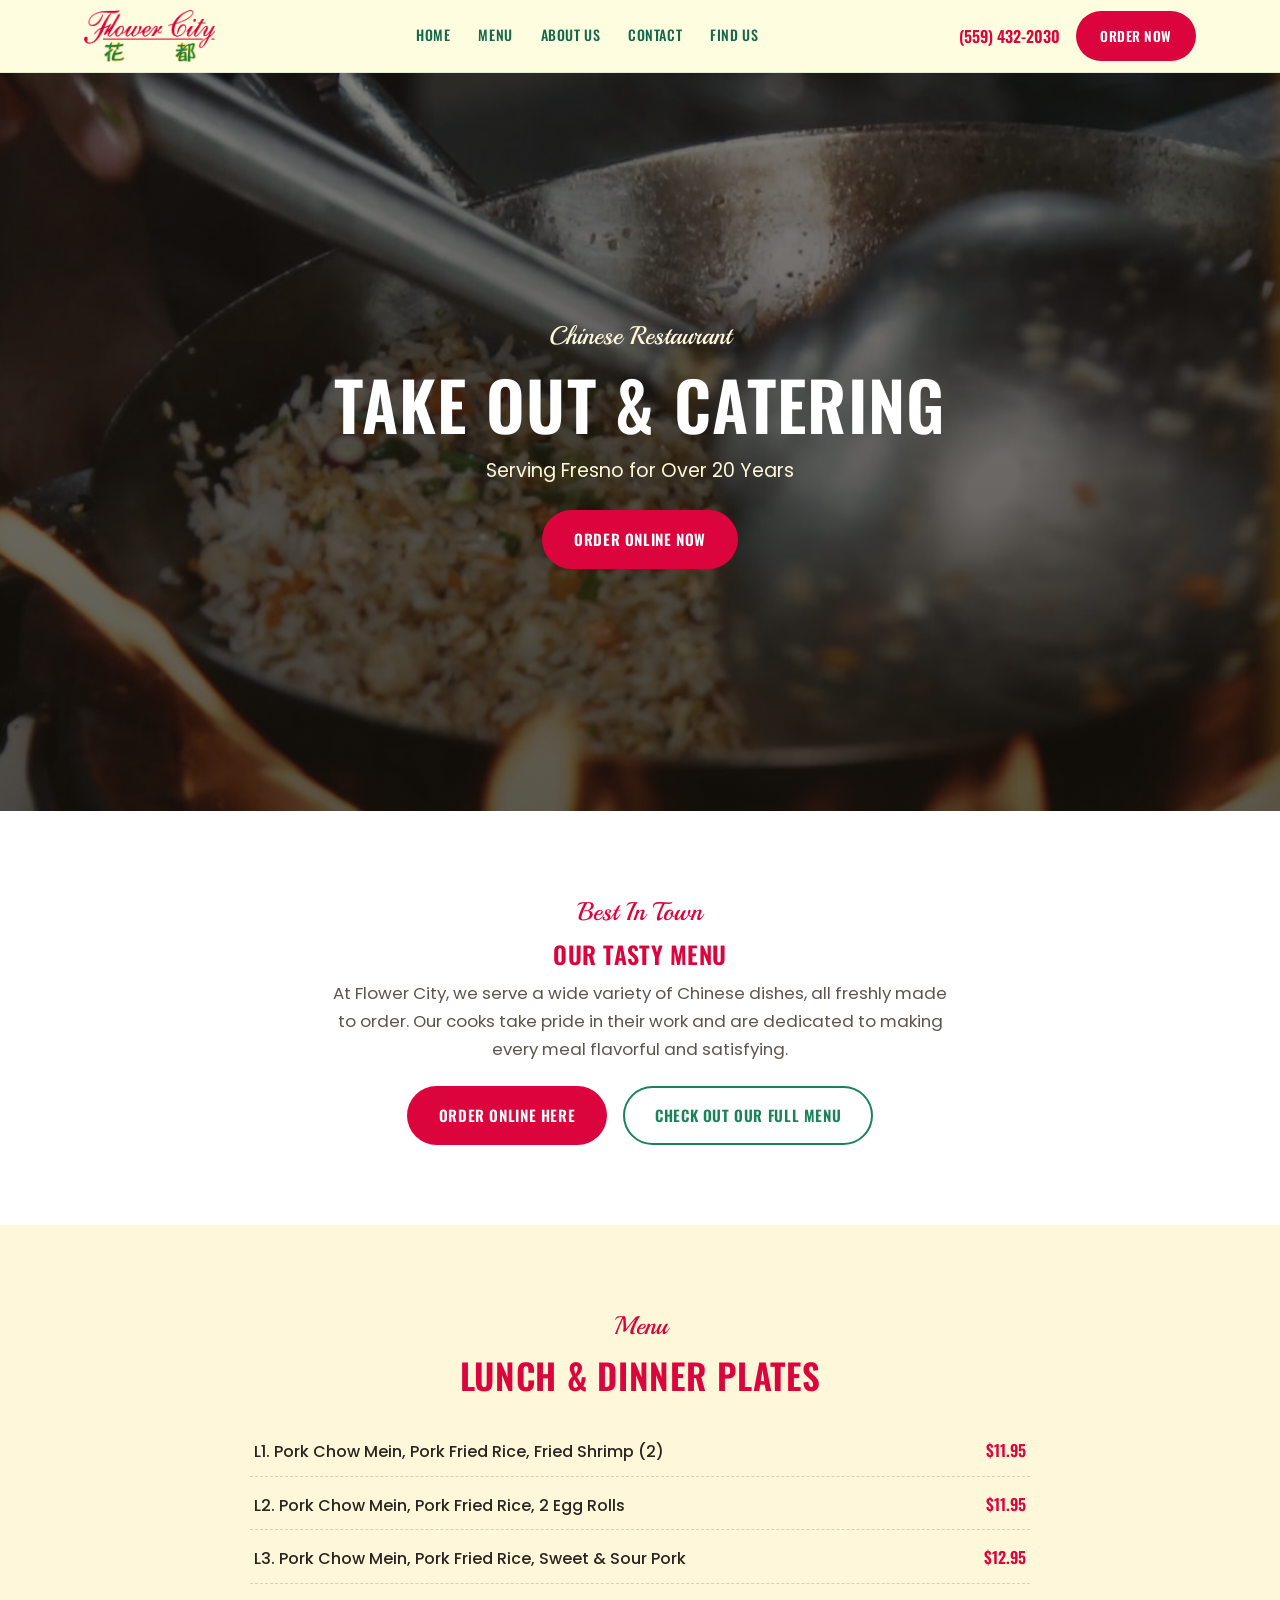
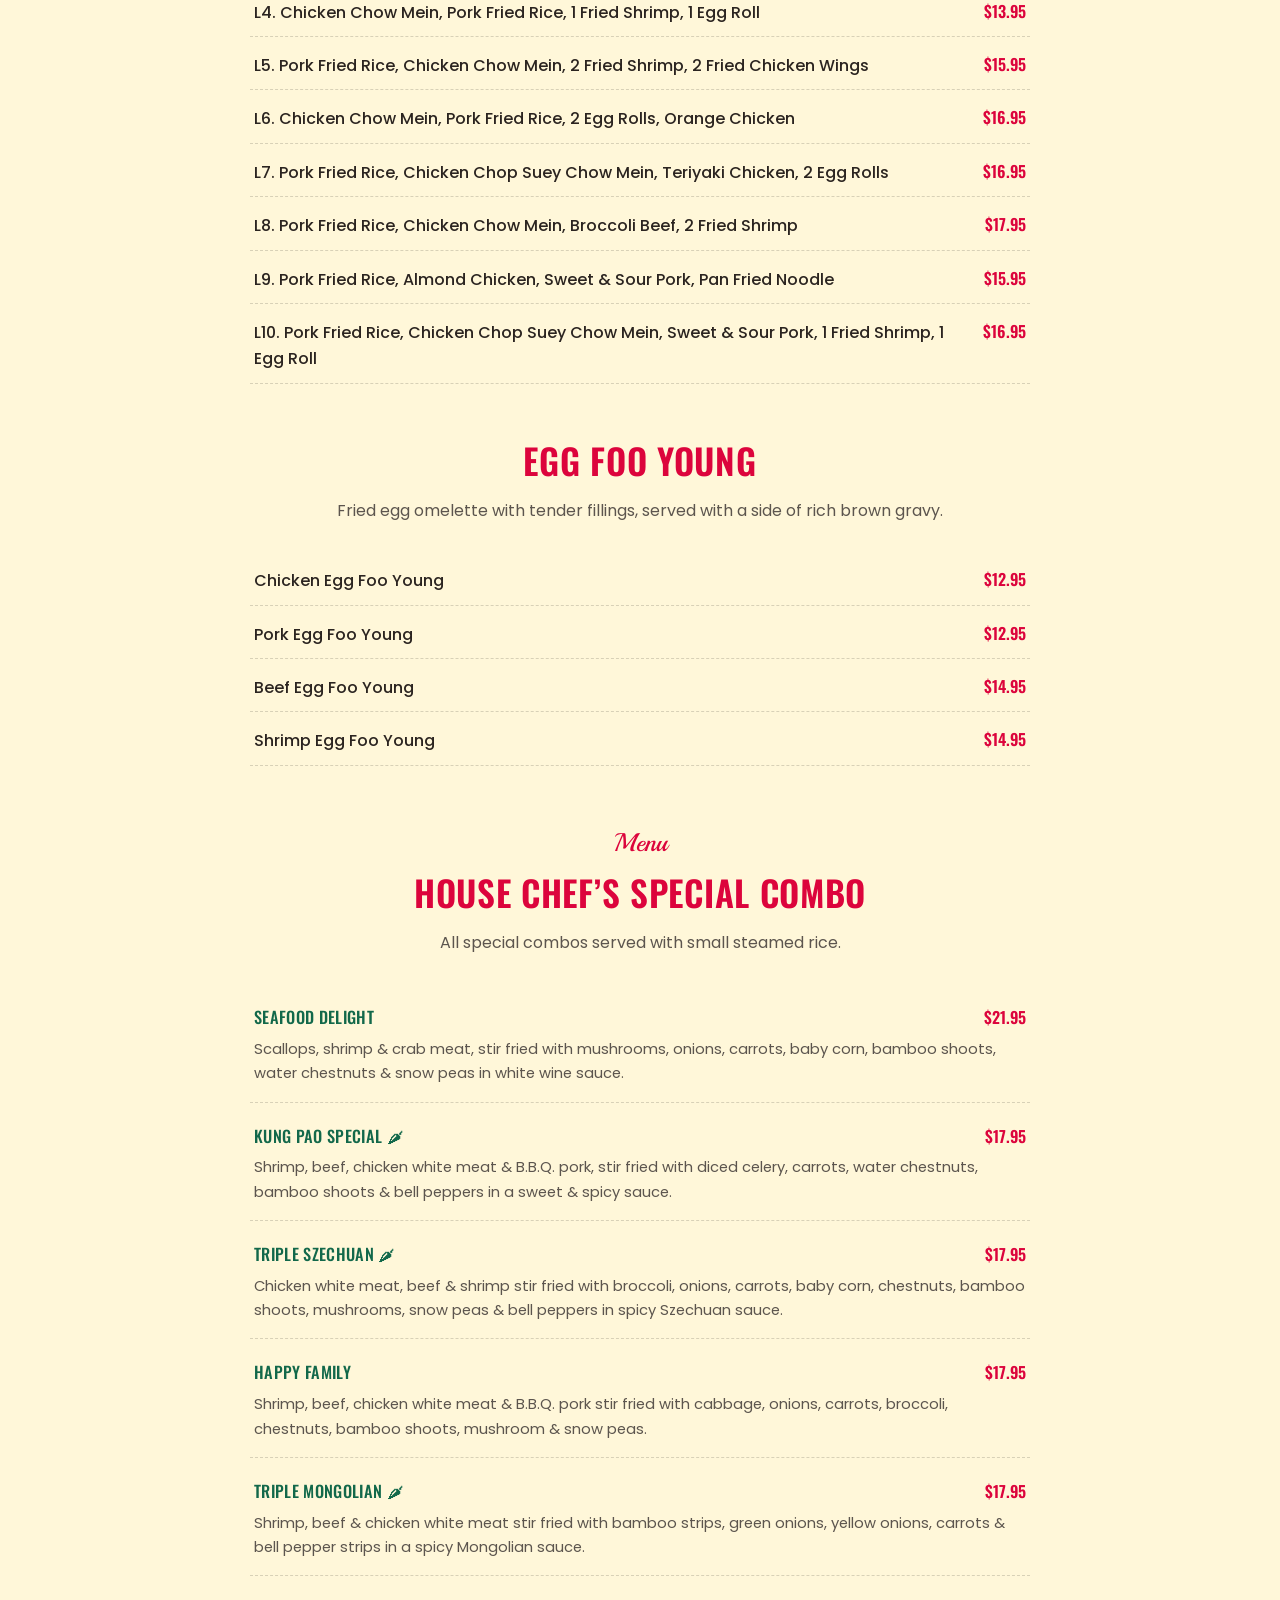
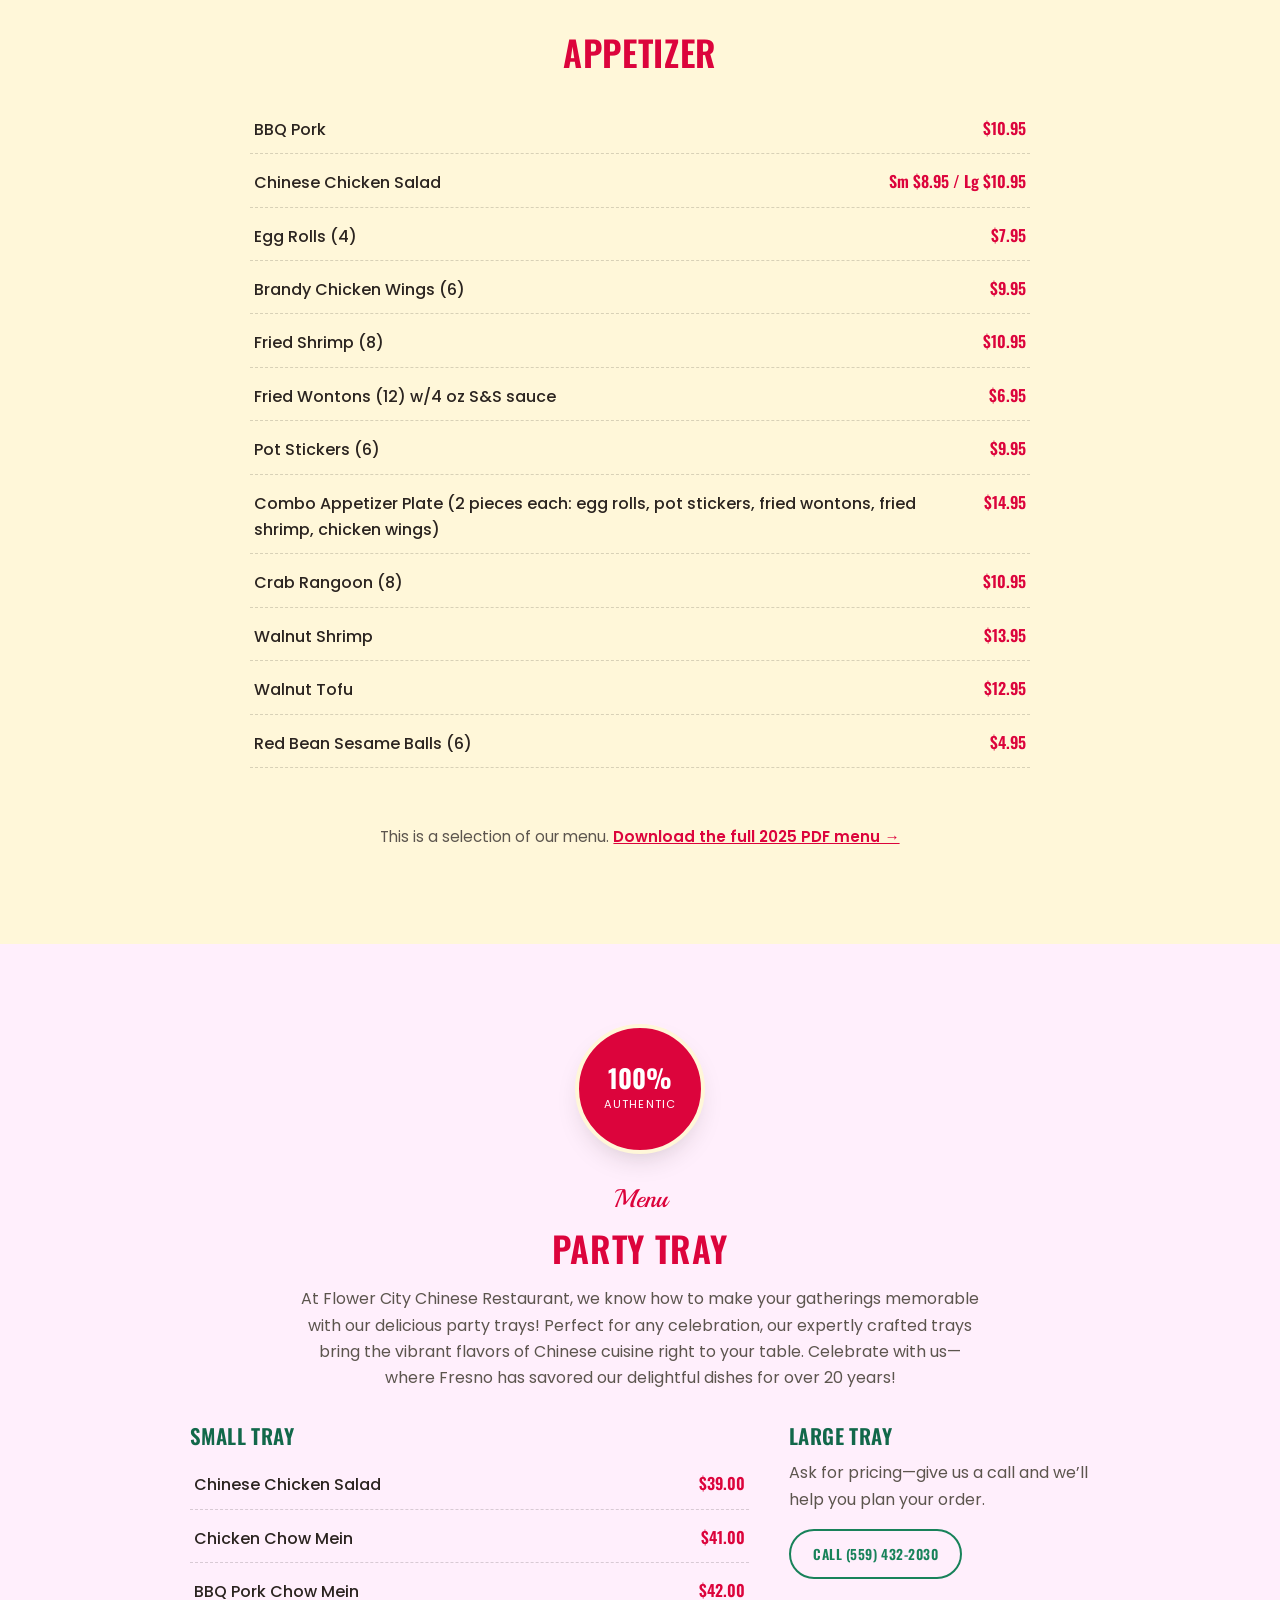
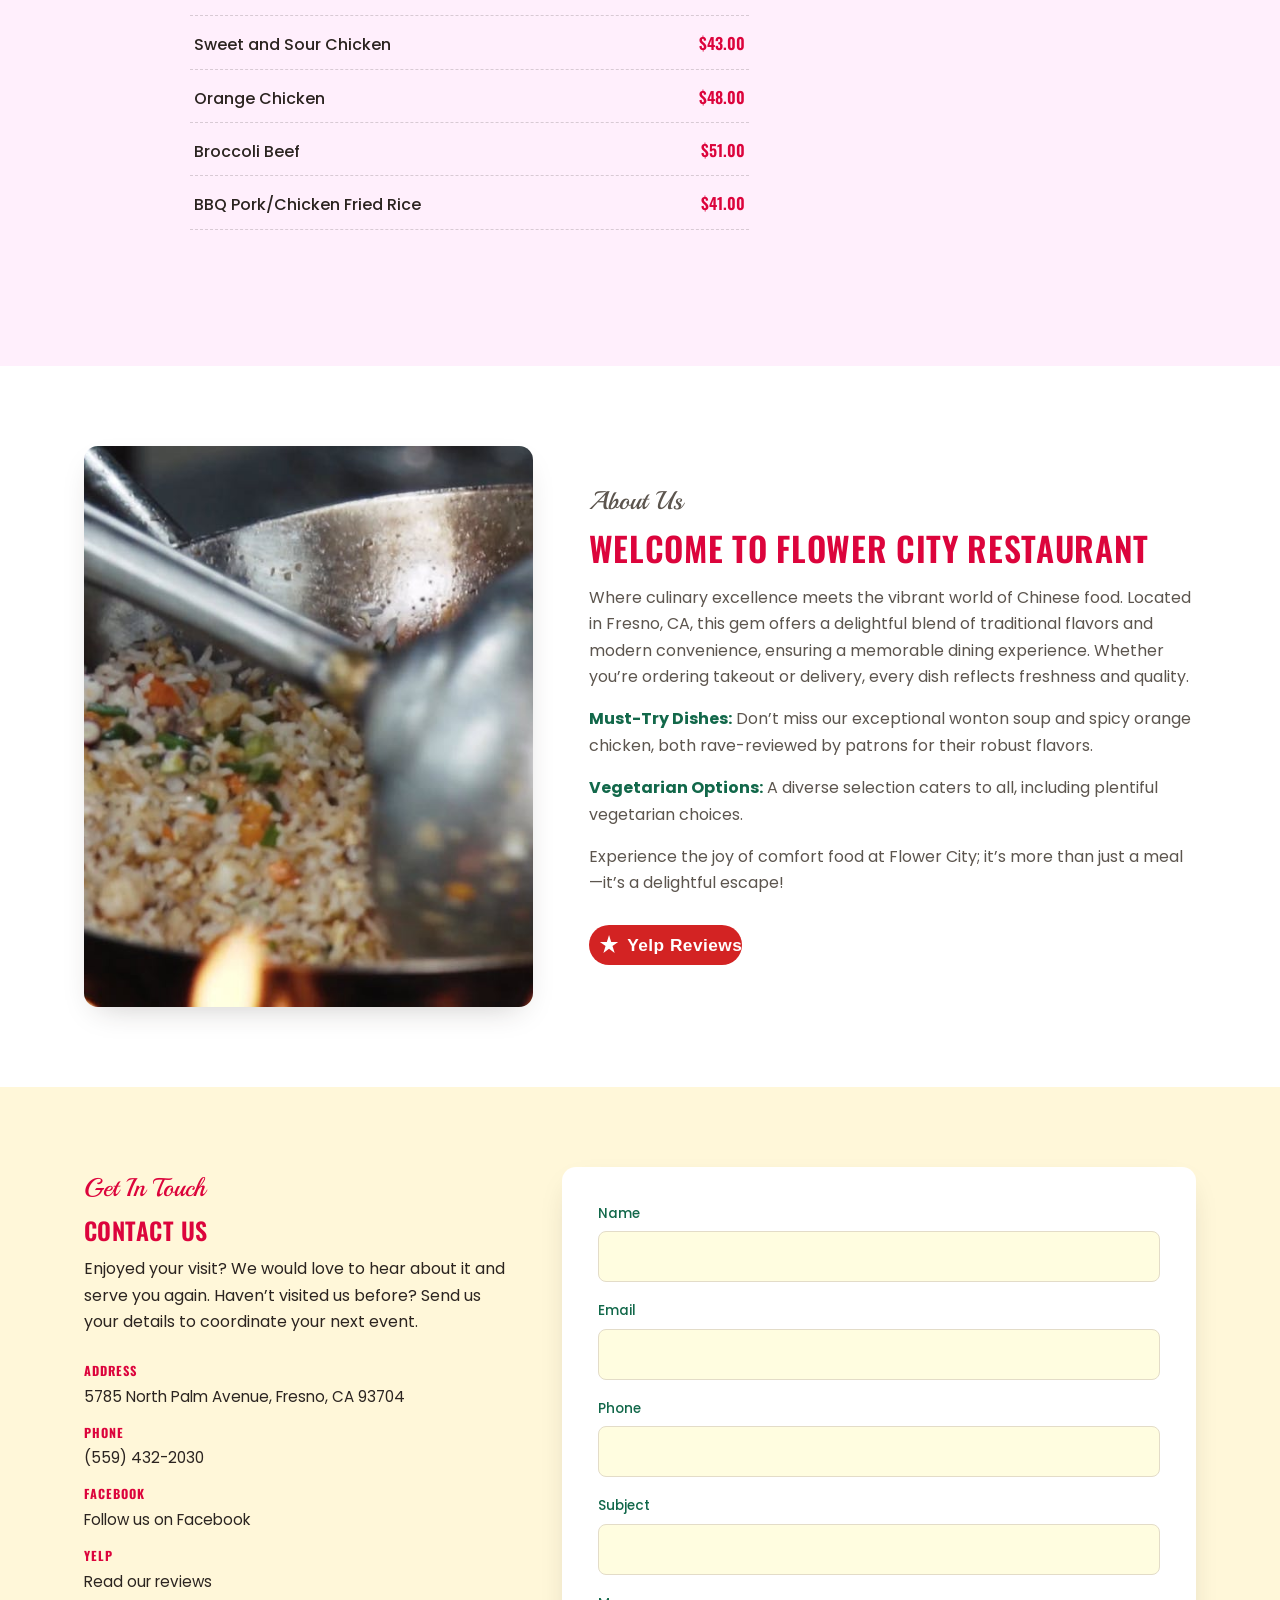
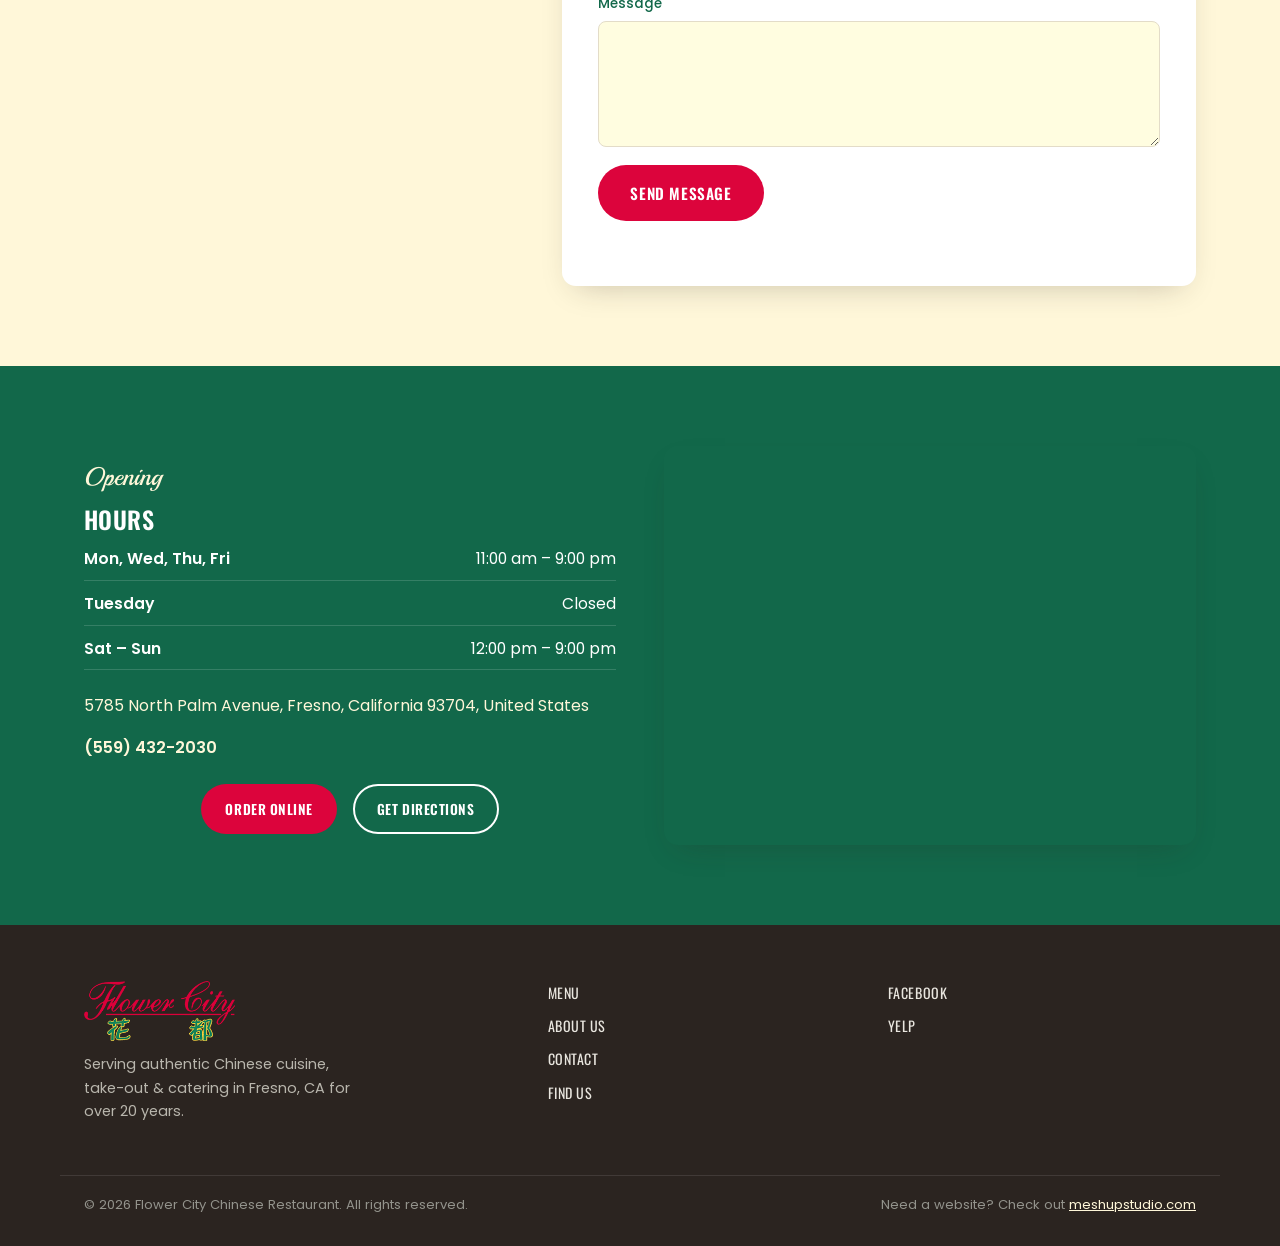
==== commit 5962ad7b: "Replace blurry Yelp badge with a crisp SVG, fix Facebook link The Duda-exported yelpLogo.png was onl" ====
--- a/index.html
+++ b/index.html
@@ -221,7 +221,7 @@
         <p>Experience the joy of comfort food at Flower City; it&rsquo;s more
           than just a meal&mdash;it&rsquo;s a delightful escape!</p>
         <a class="yelp-badge" href="https://yelp.com/biz/flower-city-restaurant-fresno" target="_blank" rel="noopener">
-          <img src="images/yelp-badge.png" alt="Read our reviews on Yelp">
+          <img src="images/yelp-badge.svg" alt="Read our reviews on Yelp">
         </a>
       </div>
     </div>
@@ -240,11 +240,11 @@
         <ul class="contact-details">
           <li><strong>Address</strong><span>5785 North Palm Avenue, Fresno, CA 93704</span></li>
           <li><strong>Phone</strong><span><a href="tel:+15594322030">(559) 432-2030</a></span></li>
-          <li><strong>Facebook</strong><span><a href="https://facebook.com/flowercityfresno" target="_blank" rel="noopener">facebook.com/flowercityfresno</a></span></li>
+          <li><strong>Facebook</strong><span><a href="https://www.facebook.com/flower-city-restaurant/113417638999932" target="_blank" rel="noopener">Follow us on Facebook</a></span></li>
           <li><strong>Yelp</strong><span><a href="https://yelp.com/biz/flower-city-restaurant-fresno" target="_blank" rel="noopener">Read our reviews</a></span></li>
         </ul>
       </div>
-      <form class="contact-form reveal" name="contact" method="POST" data-netlify="true" netlify-honeypot="bot-field">
+      <form class="contact-form reveal" name="contact" method="POST" netlify data-netlify="true" netlify-honeypot="bot-field">
         <input type="hidden" name="form-name" value="contact">
         <p class="hidden-field"><label>Don&rsquo;t fill this out: <input name="bot-field"></label></p>
         <div class="form-row">
@@ -316,7 +316,7 @@
       <a href="#find-us">Find Us</a>
     </nav>
     <div class="footer-social" aria-label="Social media">
-      <a href="https://facebook.com/flowercityfresno" target="_blank" rel="noopener">Facebook</a>
+      <a href="https://www.facebook.com/flower-city-restaurant/113417638999932" target="_blank" rel="noopener">Facebook</a>
       <a href="https://yelp.com/biz/flower-city-restaurant-fresno" target="_blank" rel="noopener">Yelp</a>
     </div>
   </div>
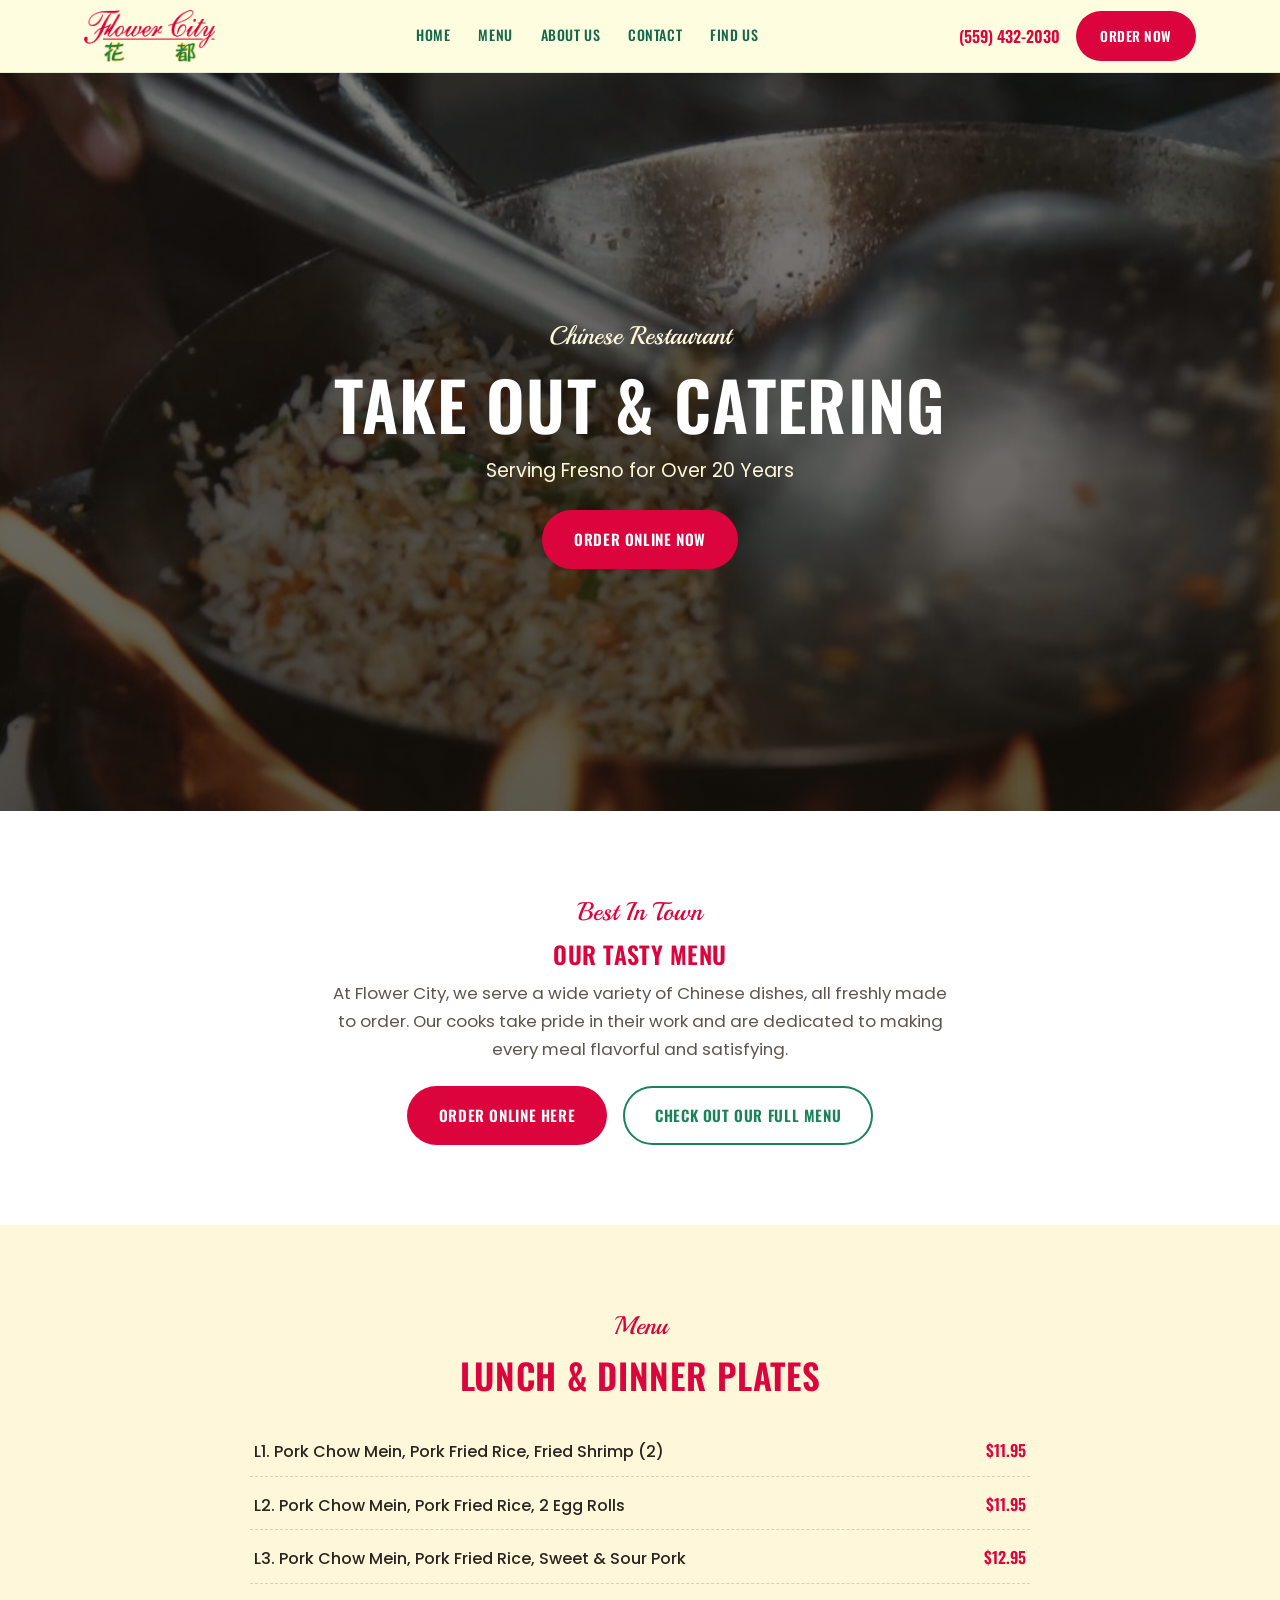
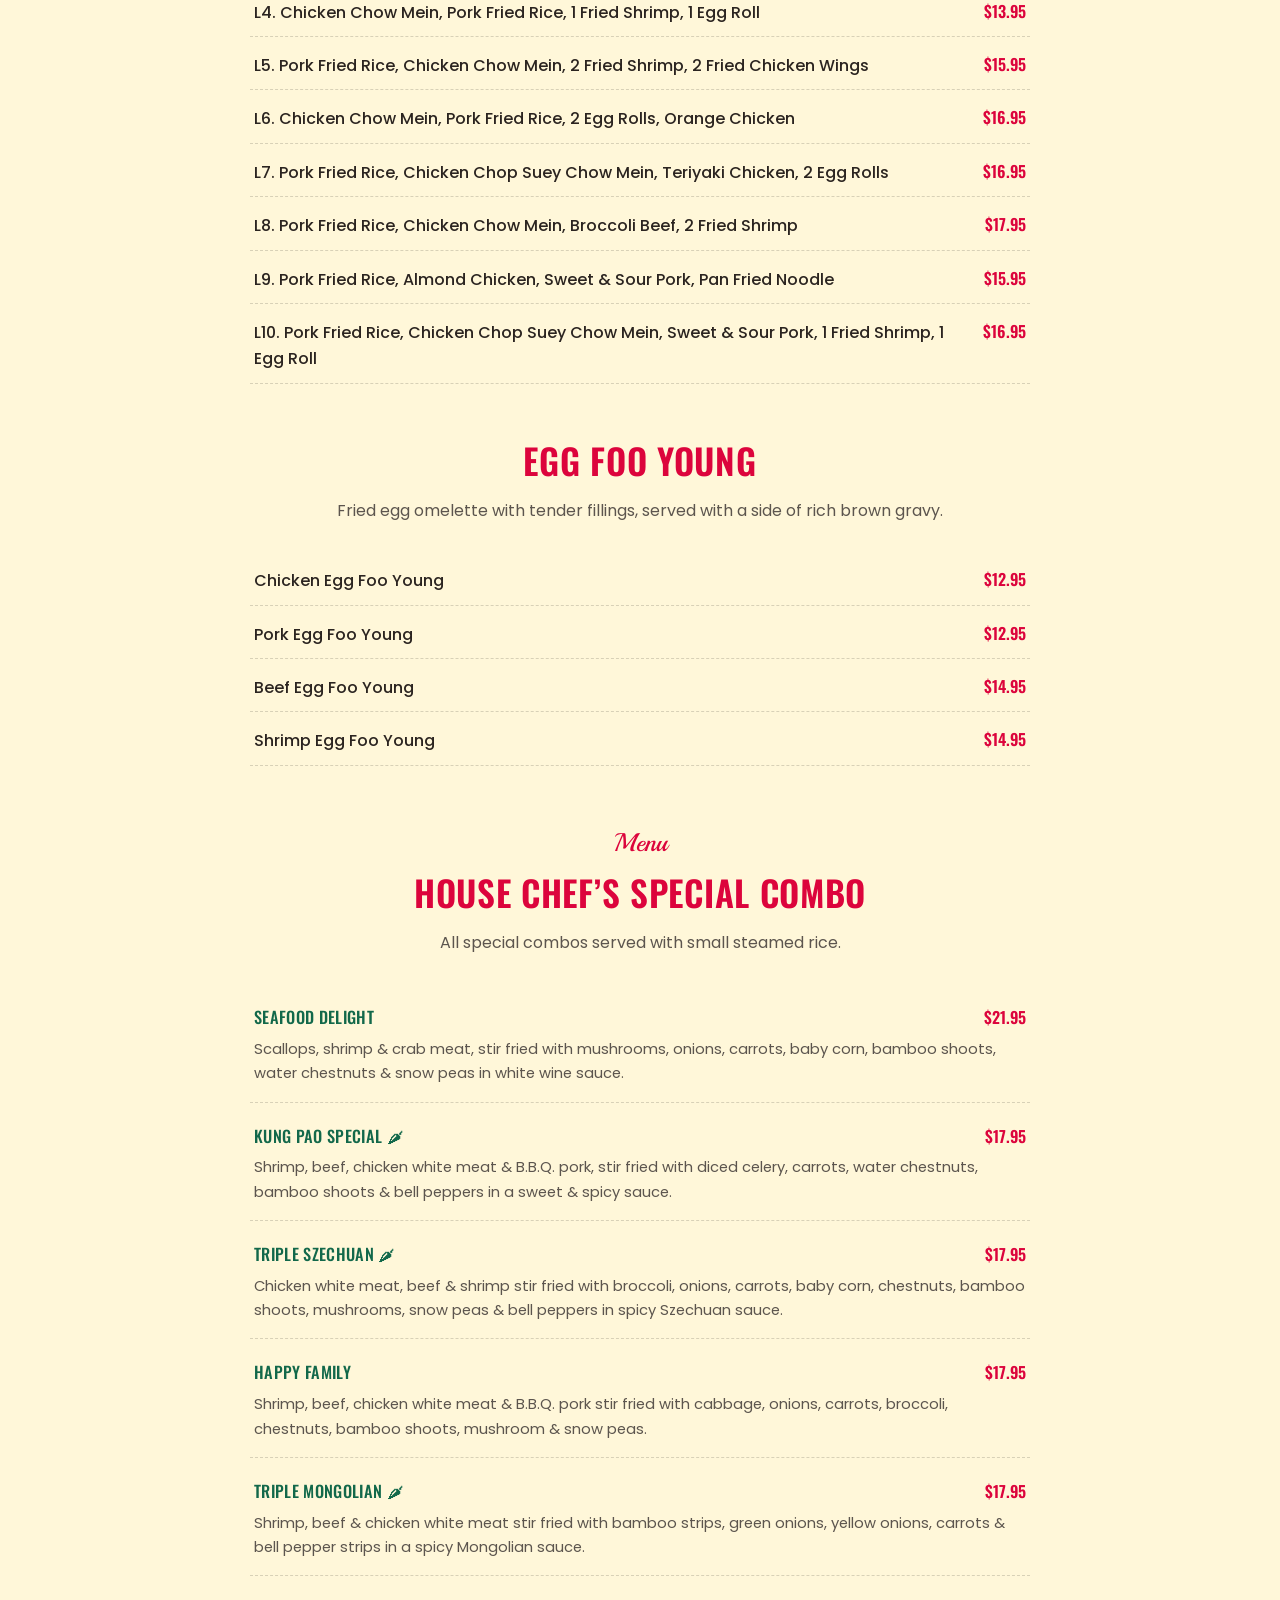
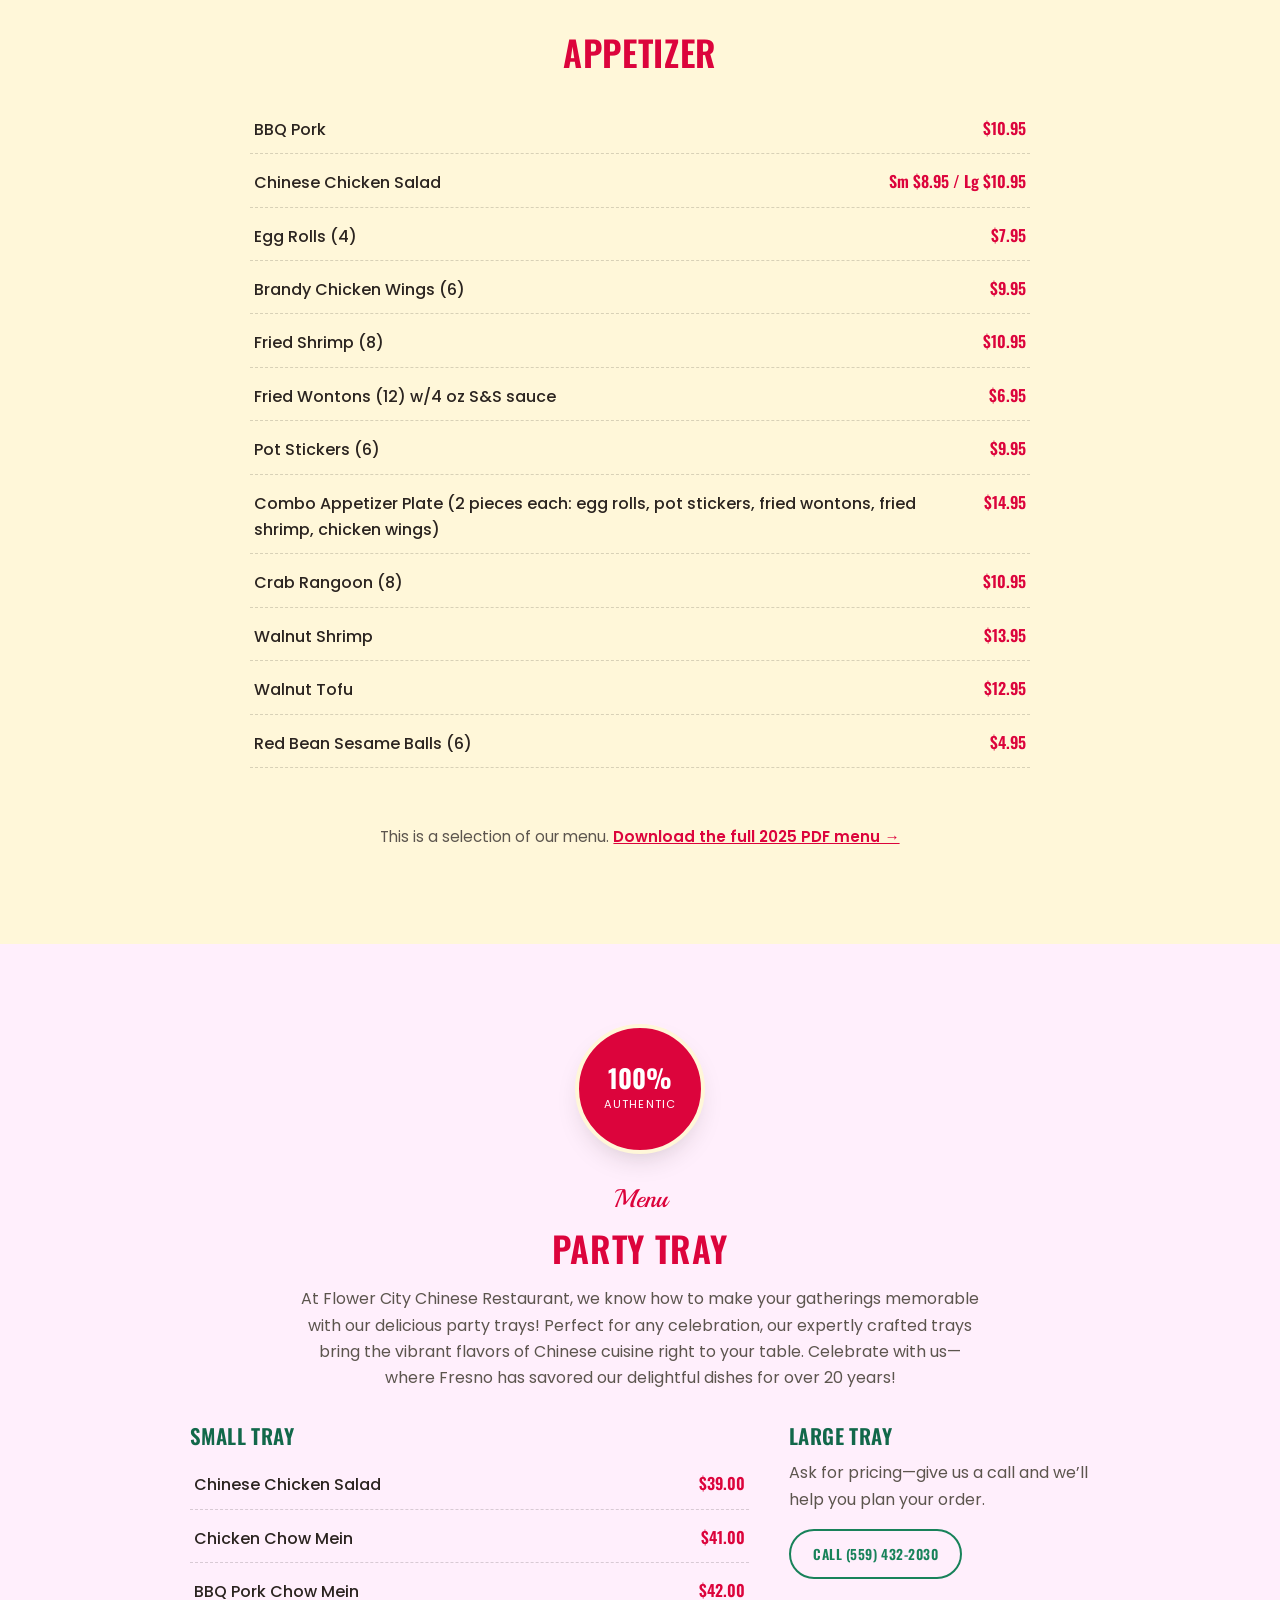
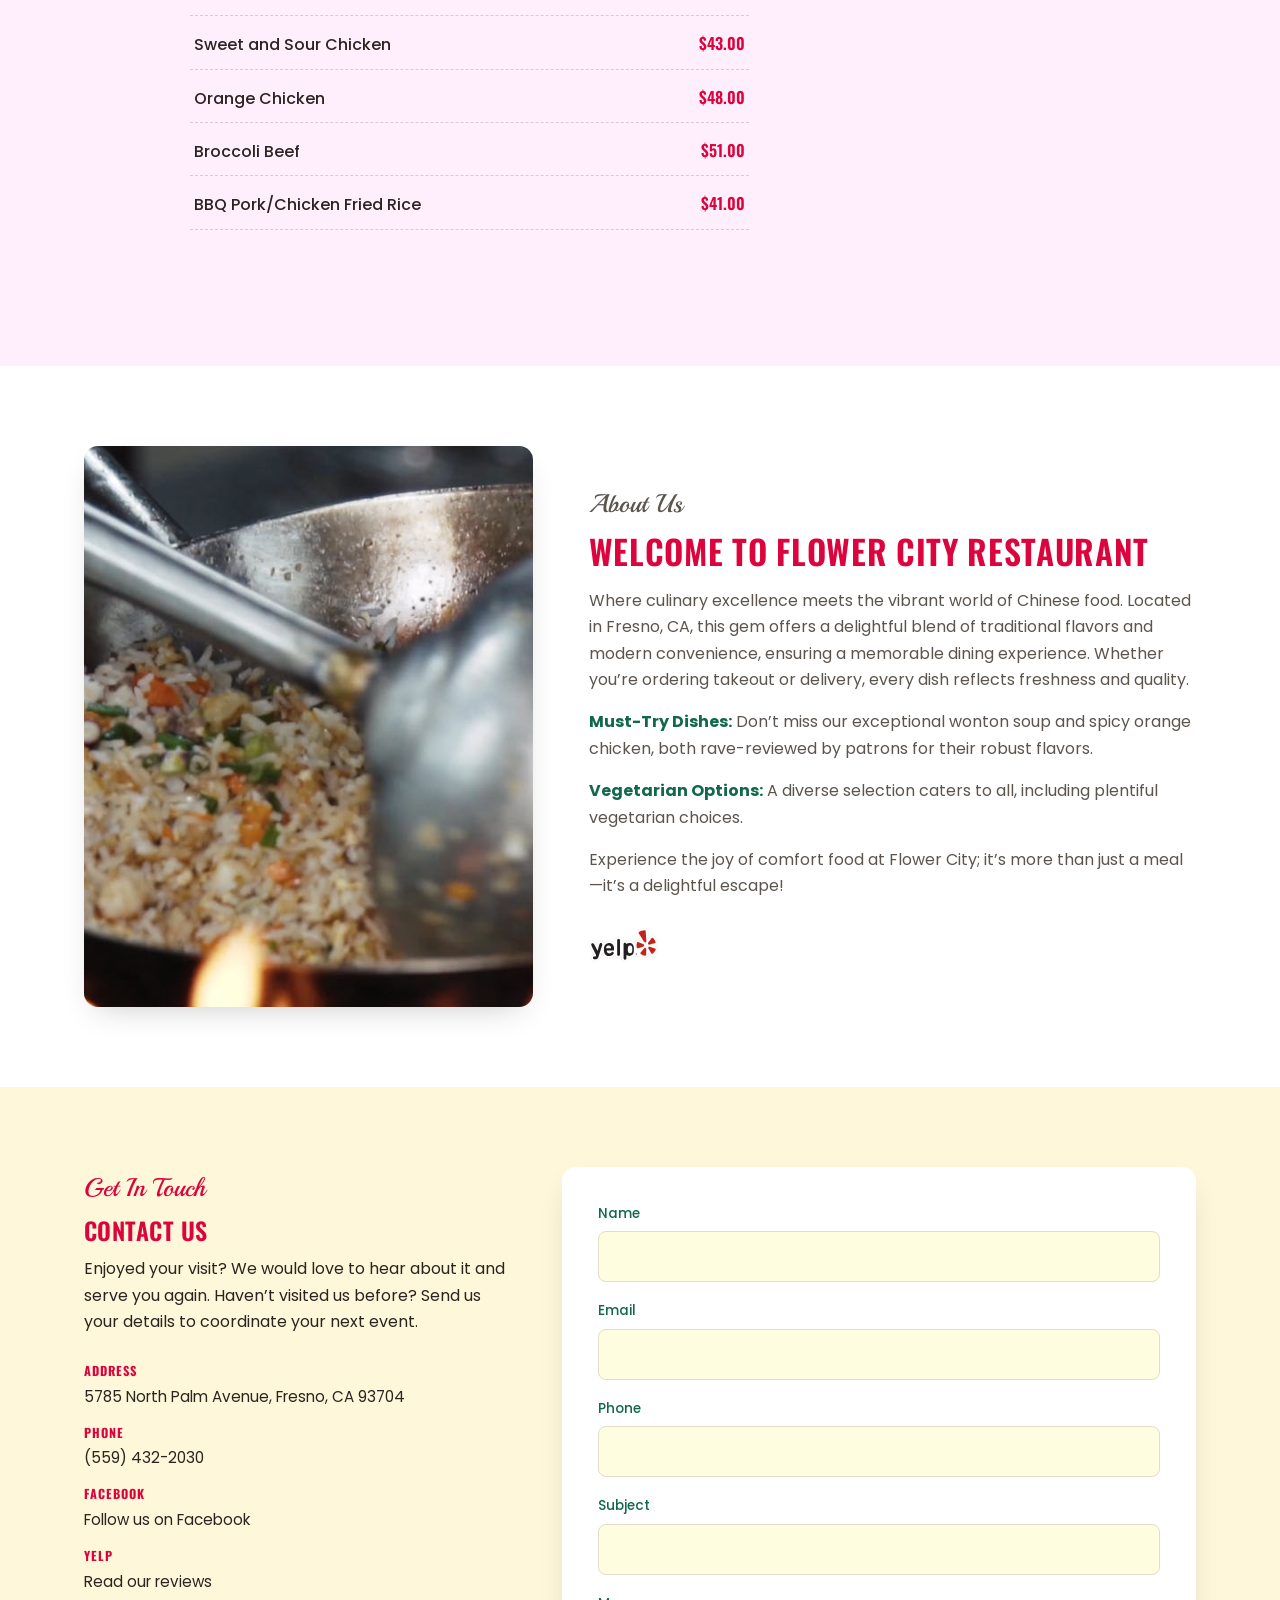
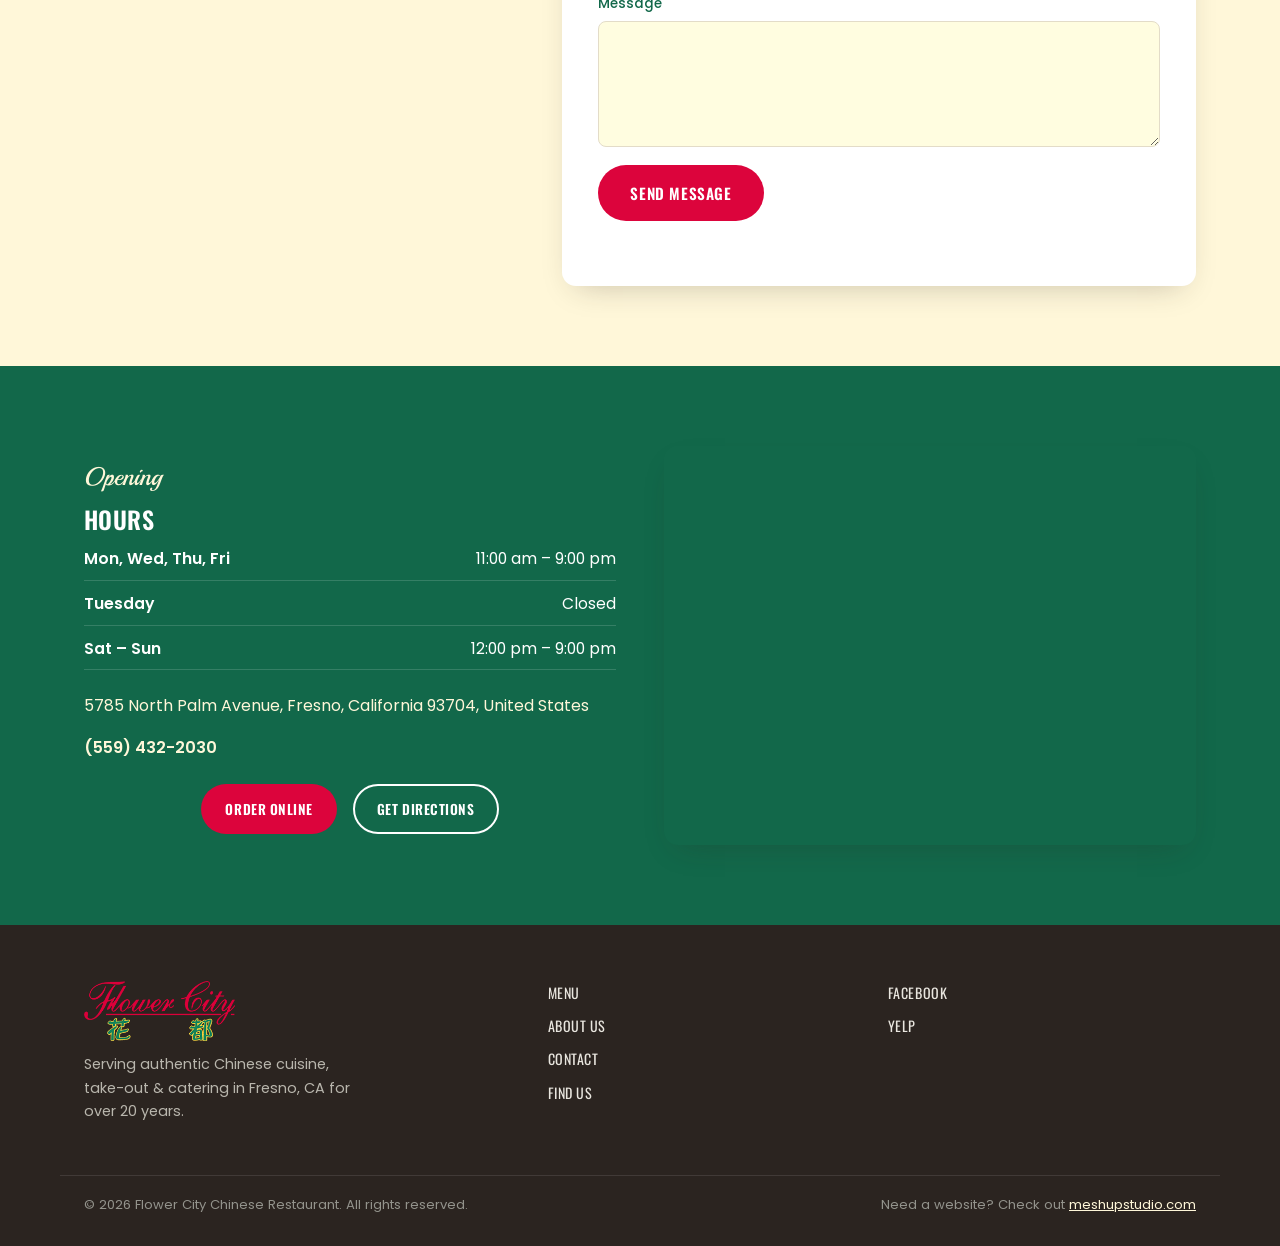
==== commit 47421d0d: "Zoom the map out to Fresno, CA instead of the exact address The Find Us map now shows a general Fres" ====
--- a/index.html
+++ b/index.html
@@ -293,7 +293,7 @@
       <div class="find-us-map reveal">
         <iframe
           title="Flower City Chinese Restaurant location map"
-          src="https://www.google.com/maps?q=5785+N+Palm+Ave,+Fresno,+CA+93704&output=embed"
+          src="https://www.google.com/maps?q=Fresno,+CA&output=embed"
           loading="lazy"
           referrerpolicy="no-referrer-when-downgrade">
         </iframe>
--- a/css/styles.css
+++ b/css/styles.css
@@ -284,8 +284,9 @@
 .about-copy h2 { font-size: clamp(1.7rem, 3vw, 2.1rem); }
 .about-copy p { color: var(--ink-muted); }
 .about-copy strong { color: var(--green-dark); }
-.yelp-badge { display: inline-block; margin-top: 12px; }
-.yelp-badge img { height: 40px; width: auto; }
+.yelp-badge { display: inline-block; margin-top: 12px; transition: opacity .2s ease; }
+.yelp-badge:hover { opacity: .8; }
+.yelp-badge img { height: 34px; width: auto; }
 
 /* ---------- Contact ---------- */
 .contact { background: var(--gold-cream); }
